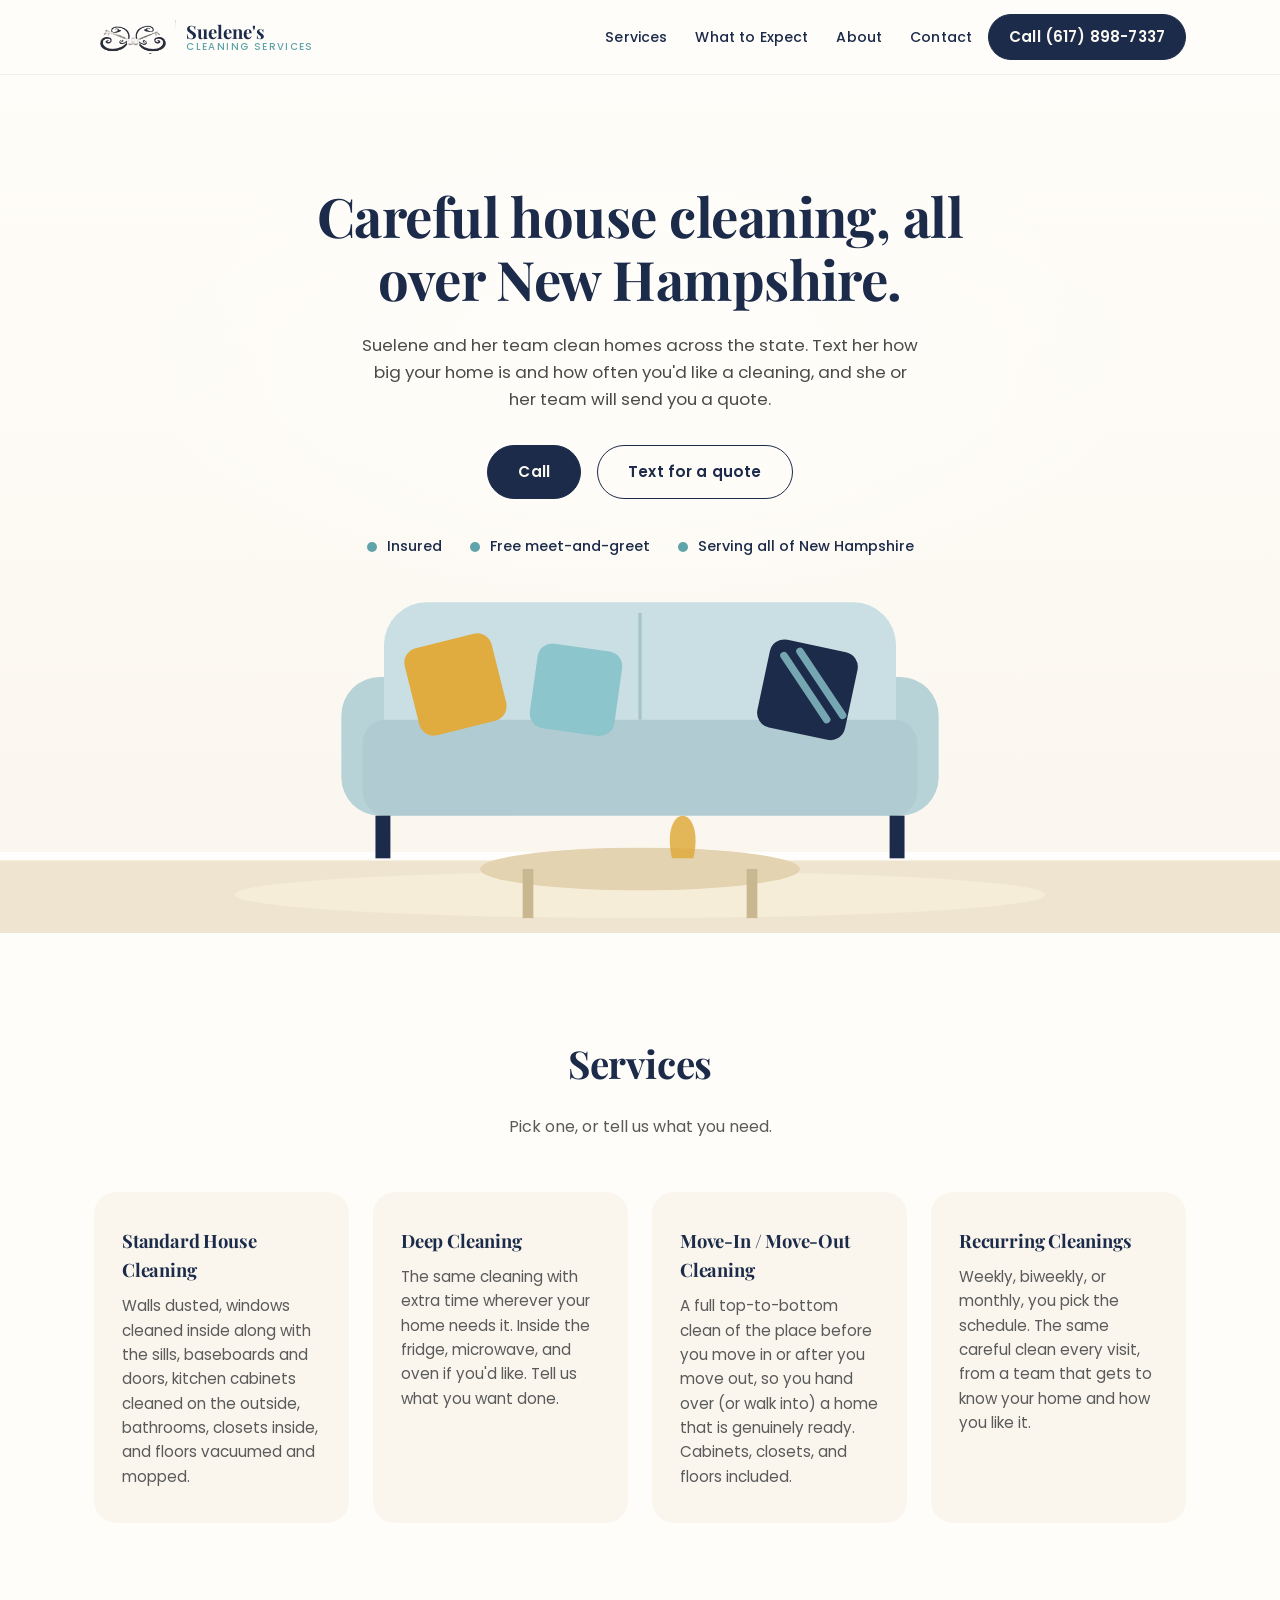
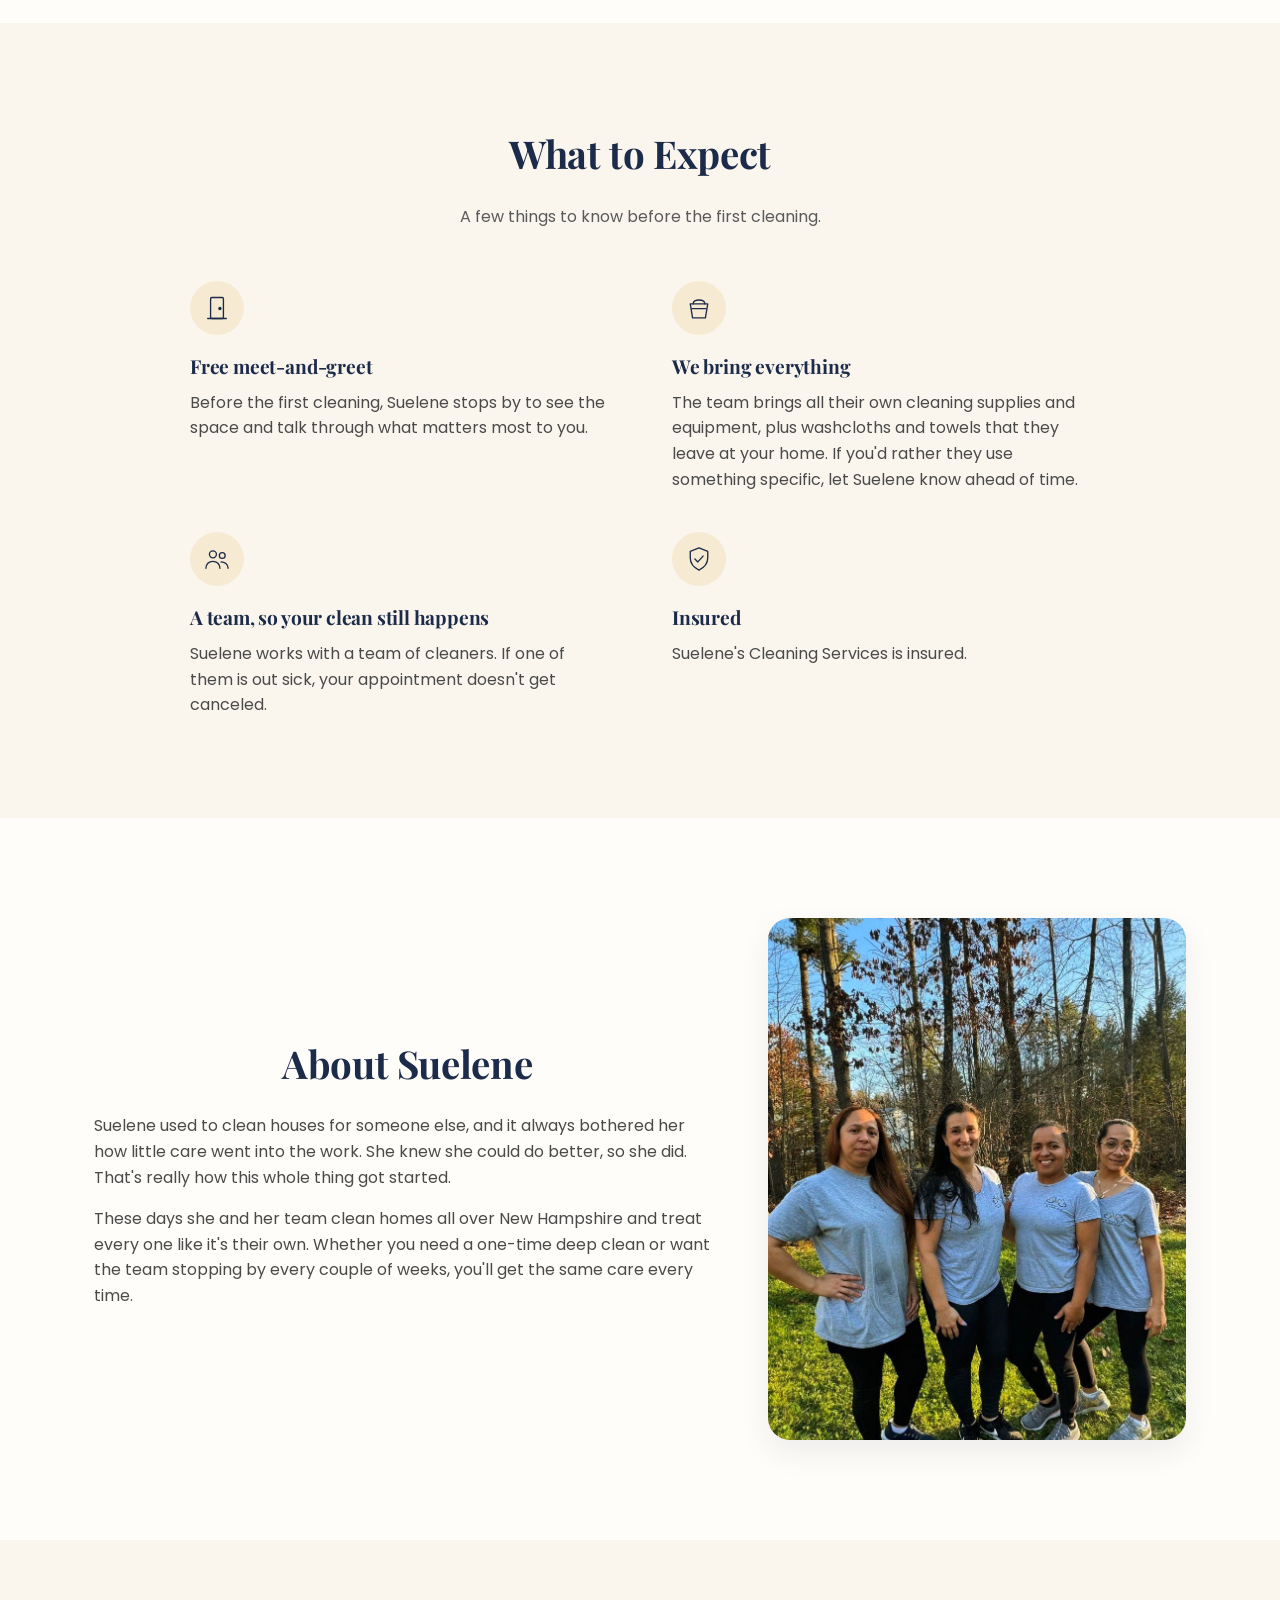
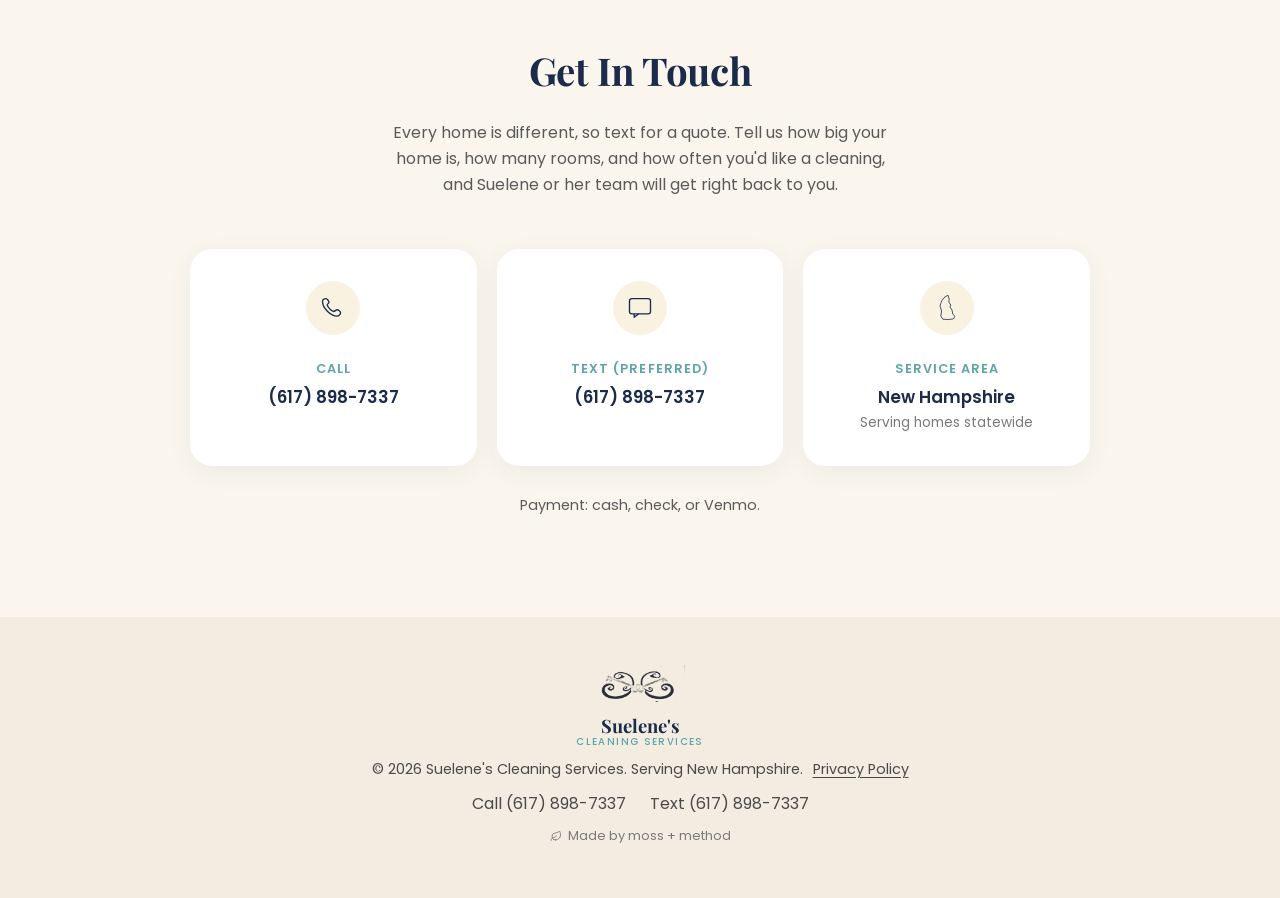
==== index.html @ 8d9ff604 "Fix hero spacing, hide empty reviews, write privacy page, even service cards, add What to Expect ico" ====
<!DOCTYPE html>
<html lang="en">
<head>
<meta charset="UTF-8">
<meta name="viewport" content="width=device-width, initial-scale=1.0">
<title>Suelene's Cleaning Services | New Hampshire</title>
<meta name="description" content="House cleaning all over New Hampshire by Suelene and her team. Standard, deep, move-in/move-out, and recurring cleanings. Text for a quote.">
<link rel="icon" href="data:image/svg+xml,<svg xmlns=%22http://www.w3.org/2000/svg%22 viewBox=%220 0 100 100%22><rect width=%22100%22 height=%22100%22 rx=%2220%22 fill=%22%231c2b4a%22/><text x=%2250%22 y=%2266%22 font-size=%2258%22 text-anchor=%22middle%22 fill=%22%23e7c873%22 font-family=%22Georgia, serif%22>S</text></svg>">
<link rel="preconnect" href="https://fonts.googleapis.com">
<link href="https://fonts.googleapis.com/css2?family=Poppins:wght@400;500;600&family=Playfair+Display:wght@600;700&display=swap" rel="stylesheet">
<link rel="stylesheet" href="css/style.css">
</head>
<body>

<header class="site-header">
  <div class="container header-inner">
    <a href="#top" class="logo">
      <img src="images/logo-navy.png" alt="" class="logo-mark-img" aria-hidden="true">
      <span class="logo-text">Suelene's<span>Cleaning Services</span></span>
    </a>

    <nav class="main-nav" id="main-nav">
      <a href="#services">Services</a>
      <a href="#expect">What to Expect</a>
      <a href="#about">About</a>
      <a href="#contact">Contact</a>
    </nav>

    <a class="btn btn-primary header-cta" href="tel:+16178987337">Call (617) 898-7337</a>

    <button class="nav-toggle" id="nav-toggle" aria-label="Toggle navigation menu" aria-expanded="false">
      <span></span><span></span><span></span>
    </button>
  </div>
</header>

<main id="top">

  <section class="hero">
    <img src="images/hero-room.svg" alt="" class="hero-art" aria-hidden="true">
    <div class="container hero-inner">
      <h1>Careful house cleaning, all over New Hampshire.</h1>
      <p class="hero-sub">Suelene and her team clean homes across the state. Text her how big your home is and how often you'd like a cleaning, and she or her team will send you a quote.</p>
      <div class="hero-actions">
        <a class="btn btn-primary" href="tel:+16178987337">Call</a>
        <a class="btn btn-secondary" href="sms:+16178987337">Text for a quote</a>
      </div>
      <ul class="hero-points">
        <li>Insured</li>
        <li>Free meet-and-greet</li>
        <li>Serving all of New Hampshire</li>
      </ul>
    </div>
  </section>

  <section id="services" class="services">
    <div class="container">
      <h2>Services</h2>
      <p class="section-sub">Pick one, or tell us what you need.</p>

      <div class="card-grid">
        <div class="card">
          <h3>Standard House Cleaning</h3>
          <p>Walls dusted, windows cleaned inside along with the sills, baseboards and doors, kitchen cabinets cleaned on the outside, bathrooms, closets inside, and floors vacuumed and mopped.</p>
        </div>

        <div class="card">
          <h3>Deep Cleaning</h3>
          <p>The same cleaning with extra time wherever your home needs it. Inside the fridge, microwave, and oven if you'd like. Tell us what you want done.</p>
        </div>

        <div class="card">
          <h3>Move-In / Move-Out Cleaning</h3>
          <p>A full top-to-bottom clean of the place before you move in or after you move out, so you hand over (or walk into) a home that is genuinely ready. Cabinets, closets, and floors included.</p>
        </div>

        <div class="card">
          <h3>Recurring Cleanings</h3>
          <p>Weekly, biweekly, or monthly, you pick the schedule. The same careful clean every visit, from a team that gets to know your home and how you like it.</p>
        </div>
      </div>
    </div>
  </section>

  <section id="expect" class="expect">
    <div class="container">
      <h2>What to Expect</h2>
      <p class="section-sub">A few things to know before the first cleaning.</p>

      <div class="plain-list">
        <div class="plain-item">
          <div class="card-icon"><svg viewBox="0 0 48 48" width="28" height="28" fill="none" stroke="#1c2b4a" stroke-width="2.3" stroke-linecap="round" stroke-linejoin="round" aria-hidden="true"><rect x="13" y="6" width="22" height="36" rx="2"/><circle cx="29" cy="25" r="1.8" fill="#1c2b4a"/><path d="M8 42h32"/></svg></div>
          <h3>Free meet-and-greet</h3>
          <p>Before the first cleaning, Suelene stops by to see the space and talk through what matters most to you.</p>
        </div>

        <div class="plain-item">
          <div class="card-icon"><svg viewBox="0 0 48 48" width="28" height="28" fill="none" stroke="#1c2b4a" stroke-width="2.3" stroke-linecap="round" stroke-linejoin="round" aria-hidden="true"><path d="M9 17h30l-4 24H13z"/><path d="M14 17c0-9 20-9 20 0"/><path d="M12 25h24"/></svg></div>
          <h3>We bring everything</h3>
          <p>The team brings all their own cleaning supplies and equipment, plus washcloths and towels that they leave at your home. If you'd rather they use something specific, let Suelene know ahead of time.</p>
        </div>

        <div class="plain-item">
          <div class="card-icon"><svg viewBox="0 0 48 48" width="28" height="28" fill="none" stroke="#1c2b4a" stroke-width="2.3" stroke-linecap="round" stroke-linejoin="round" aria-hidden="true"><circle cx="17" cy="16" r="6"/><circle cx="33" cy="18" r="5"/><path d="M5 40c0-7 5-12 12-12s12 5 12 12"/><path d="M31 29c6 0 12 4 12 11"/></svg></div>
          <h3>A team, so your clean still happens</h3>
          <p>Suelene works with a team of cleaners. If one of them is out sick, your appointment doesn't get canceled.</p>
        </div>

        <div class="plain-item">
          <div class="card-icon"><svg viewBox="0 0 48 48" width="28" height="28" fill="none" stroke="#1c2b4a" stroke-width="2.3" stroke-linecap="round" stroke-linejoin="round" aria-hidden="true"><path d="M24 5l15 6v11c0 10-6.500 17-15 21C15.500 39 9 32 9 22V11z"/><path d="M17 24l5 5 9-10"/></svg></div>
          <h3>Insured</h3>
          <p>Suelene's Cleaning Services is insured.</p>
        </div>
      </div>
    </div>
  </section>

  <section id="about" class="about">
    <div class="container about-inner">
      <div class="about-text">
        <h2>About Suelene</h2>
        <p>Suelene used to clean houses for someone else, and it always bothered her how little care went into the work. She knew she could do better, so she did. That's really how this whole thing got started.</p>
        <p>These days she and her team clean homes all over New Hampshire and treat every one like it's their own. Whether you need a one-time deep clean or want the team stopping by every couple of weeks, you'll get the same care every time.</p>
      </div>
      <div class="about-photo">
        <img src="images/team.jpg" alt="Suelene and her cleaning team outdoors in their Suelene's Cleaning Services shirts" class="about-team-photo" width="843" height="1500" loading="lazy">
      </div>
    </div>
  </section>

  <!-- Reviews section hidden until real client reviews exist. To add later:
  <section id="reviews" class="reviews">
    <div class="container">
      <h2>What Clients Say</h2>
      <div class="review-list">
        <blockquote class="review"><p>"Review text."</p><footer>First name, town</footer></blockquote>
      </div>
    </div>
  </section>
  -->

  <section id="contact" class="contact">
    <div class="container contact-inner">
      <h2>Get In Touch</h2>
      <p class="section-sub">Every home is different, so text for a quote. Tell us how big your home is, how many rooms, and how often you'd like a cleaning, and Suelene or her team will get right back to you.</p>

      <div class="contact-cards">
        <a class="contact-card" href="tel:+16178987337">
          <div class="card-icon">
            <svg viewBox="0 0 48 48" width="28" height="28"><path d="M12 8c2 0 5 4 5 6s-3 3-3 5c2 5 6 9 11 11 2 0 4-3 6-3s6 3 6 5c0 3-3 6-6 6-11 0-25-14-25-25 0-3 3-5 6-5z" fill="none" stroke="#1c2b4a" stroke-width="2.3" stroke-linejoin="round"/></svg>
          </div>
          <span class="contact-label">Call</span>
          <span class="contact-value">(617) 898-7337</span>
        </a>

        <a class="contact-card" href="sms:+16178987337">
          <div class="card-icon">
            <svg viewBox="0 0 48 48" width="28" height="28"><rect x="6" y="8" width="36" height="26" rx="4" fill="none" stroke="#1c2b4a" stroke-width="2.3"/><path d="M14 34v6l8-6" fill="none" stroke="#1c2b4a" stroke-width="2.3" stroke-linejoin="round"/></svg>
          </div>
          <span class="contact-label">Text (Preferred)</span>
          <span class="contact-value">(617) 898-7337</span>
        </a>

        <div class="contact-card contact-card-static">
          <div class="card-icon">
            <svg viewBox="0 0 110 140" width="22" height="28"><path d="M60,6 L66,25 L64,40 L74,55 L70,65 L80,80 L84,100 L94,112 L88,124 L60,128 L34,126 L24,110 L28,85 L20,60 L28,35 L40,18 Z" fill="none" stroke="#1c2b4a" stroke-width="4" stroke-linejoin="round"/></svg>
          </div>
          <span class="contact-label">Service Area</span>
          <span class="contact-value">New Hampshire</span>
          <span class="contact-note">Serving homes statewide</span>
        </div>
      </div>

      <p class="payment-note">Payment: cash, check, or Venmo.</p>
    </div>
  </section>

</main>

<footer class="site-footer">
  <div class="container footer-inner">
    <img src="images/logo-navy.png" alt="" class="footer-logo-img" aria-hidden="true">
    <span class="logo-text footer-logo">Suelene's<span>Cleaning Services</span></span>
    <p>&copy; <span id="year"></span> Suelene's Cleaning Services. Serving New Hampshire. <a href="privacy.html" class="footer-privacy">Privacy Policy</a></p>
    <div class="footer-links">
      <a href="tel:+16178987337">Call (617) 898-7337</a>
      <a href="sms:+16178987337">Text (617) 898-7337</a>
    </div>
    <p class="made-by"><a href="https://mossandmethod.com" target="_blank" rel="noopener noreferrer"><svg width="12" height="12" viewBox="0 0 24 24" fill="none" stroke="currentColor" stroke-width="1.75" stroke-linecap="round" stroke-linejoin="round" aria-hidden="true"><path d="M11 20A7 7 0 0 1 9.8 6.1C15.5 5 17 4.48 19 2c1 2 2 4.18 2 8 0 5.5-4.78 10-10 10Z"/><path d="M2 21c0-3 1.85-5.36 5.08-6C9.5 14.52 12 13 13 12"/></svg> Made by moss + method</a></p>
  </div>
</footer>

<div class="mobile-bar">
  <a class="btn btn-secondary" href="tel:+16178987337">Call</a>
  <a class="btn btn-primary" href="sms:+16178987337">Text</a>
</div>

<script src="js/script.js"></script>
</body>
</html>
---- css/style.css ----
:root {
  --navy: #1c2b4a;
  --navy-dark: #131d34;
  --cream: #f3ede1;
  --cream-light: #faf7f0;
  --tan: #ddd2bd;
  --teal: #5fa3ab;
  --mustard: #e0ab3f;
  --gold-line: rgba(224, 171, 63, 0.45);
  --text: #2b2b2b;
  --radius: 22px;
  --shadow: 0 12px 30px rgba(28, 43, 74, 0.08);
  --soft: #faf6ee;
}

* { box-sizing: border-box; }

html { scroll-behavior: smooth; }

body {
  margin: 0;
  font-family: 'Poppins', sans-serif;
  color: var(--text);
  background: #fffdf9;
  line-height: 1.6;
}

h1, h2, h3 {
  font-family: 'Playfair Display', serif;
  color: var(--navy);
  margin: 0 0 0.5em;
  letter-spacing: -0.01em;
}



p { margin: 0 0 1em; }

a { color: inherit; text-decoration: none; }

img { max-width: 100%; display: block; }

.container {
  width: 100%;
  max-width: 1140px;
  margin: 0 auto;
  padding: 0 24px;
}

/* Buttons */
.btn {
  display: inline-block;
  padding: 14px 30px;
  border-radius: 999px;
  font-weight: 600;
  font-size: 0.95rem;
  letter-spacing: 0.01em;
  transition: transform 0.2s ease, box-shadow 0.2s ease, background 0.2s ease, border-color 0.2s ease;
}
.btn-primary {
  background: var(--navy);
  color: var(--cream-light);
  border: 1.5px solid var(--navy);
}
.btn-primary:hover {
  background: var(--navy-dark);
  transform: translateY(-2px);
  box-shadow: var(--shadow);
}
.btn-secondary {
  background: transparent;
  color: var(--navy);
  border: 1.5px solid var(--navy);
}
.btn-secondary:hover {
  background: var(--navy);
  color: var(--cream-light);
  transform: translateY(-2px);
  box-shadow: var(--shadow);
}

/* Header */
.site-header {
  position: sticky;
  top: 0;
  z-index: 50;
  background: rgba(255, 253, 249, 0.92);
  backdrop-filter: blur(6px);
  border-bottom: 1px solid rgba(28, 43, 74, 0.07);
}

.header-inner {
  display: flex;
  align-items: center;
  justify-content: space-between;
  padding-top: 14px;
  padding-bottom: 14px;
  gap: 16px;
}

.logo {
  display: flex;
  align-items: center;
  gap: 10px;
  flex-shrink: 0;
}

.logo-mark-img {
  height: 34px;
  width: auto;
  display: block;
}

.logo-text {
  font-family: 'Playfair Display', serif;
  font-weight: 700;
  font-size: 1.15rem;
  color: var(--navy);
  line-height: 1.1;
  display: flex;
  flex-direction: column;
}

.logo-text span {
  font-family: 'Poppins', sans-serif;
  font-weight: 500;
  font-size: 0.62rem;
  letter-spacing: 0.14em;
  text-transform: uppercase;
  color: var(--teal);
}

.main-nav {
  display: flex;
  gap: 28px;
  margin-left: auto;
}

.main-nav a {
  font-weight: 500;
  font-size: 0.88rem;
  letter-spacing: 0.01em;
  color: var(--navy);
  position: relative;
}

.main-nav a::after {
  content: "";
  position: absolute;
  left: 0; right: 0; bottom: -6px;
  height: 2px;
  background: var(--mustard);
  transform: scaleX(0);
  transition: transform 0.2s ease;
}

.main-nav a:hover::after { transform: scaleX(1); }

.header-cta { flex-shrink: 0; padding: 10px 20px; }

.nav-toggle {
  display: none;
  flex-direction: column;
  justify-content: center;
  gap: 5px;
  width: 40px;
  height: 40px;
  background: none;
  border: none;
  cursor: pointer;
}
.nav-toggle span {
  display: block;
  height: 2px;
  background: var(--navy);
  border-radius: 2px;
}

/* Hero */
.hero {
  position: relative;
  overflow: hidden;
  background:
    linear-gradient(#efe4cf, #efe4cf) 0 100% / 100% min(5.8vw, 80px) no-repeat,
    linear-gradient(180deg, #fffdf9 0%, #faf6ee 100%);
  padding: 110px 0 calc(min(25.85vw, 362px) + 44px);
  text-align: center;
}

.hero-art {
  position: absolute;
  left: 50%;
  bottom: 0;
  transform: translateX(-50%);
  width: min(100%, 1400px);
  height: auto;
  z-index: 0;
  pointer-events: none;
}

.hero-inner::before {
  content: "";
  position: absolute;
  left: 50%;
  top: 46%;
  transform: translate(-50%, -50%);
  width: min(980px, 130%);
  height: 125%;
  background: radial-gradient(ellipse at center, rgba(255, 253, 249, 0.94) 0%, rgba(255, 253, 249, 0.78) 48%, rgba(255, 253, 249, 0) 74%);
  z-index: -1;
  pointer-events: none;
}

.hero-inner {
  position: relative;
  z-index: 1;
}

.hero h1 {
  font-size: clamp(2.1rem, 5vw, 3.4rem);
  max-width: 760px;
  margin: 0 auto 22px;
  line-height: 1.15;
}


.hero-sub {
  max-width: 560px;
  margin: 0 auto 32px;
  font-size: 1.05rem;
  color: #4a4a4a;
}

.hero-actions {
  display: flex;
  gap: 16px;
  justify-content: center;
  flex-wrap: wrap;
  margin-bottom: 36px;
}

.hero-points {
  display: flex;
  gap: 28px;
  justify-content: center;
  flex-wrap: wrap;
  list-style: none;
  padding: 0;
  margin: 0;
  font-size: 0.9rem;
  font-weight: 500;
  color: var(--navy);
}

.hero-points li { position: relative; padding-left: 20px; }
.hero-points li::before {
  content: "";
  position: absolute;
  left: 0; top: 50%;
  width: 10px; height: 10px;
  transform: translateY(-50%);
  background: var(--teal);
  border-radius: 50%;
}

/* Sections generic */
section { padding: 100px 0; }

h2 { font-size: clamp(1.8rem, 3.5vw, 2.4rem); text-align: center; }

.section-sub {
  text-align: center;
  max-width: 520px;
  margin: 0 auto 52px;
  color: #5a5a5a;
}

/* Services */
.card-grid {
  display: grid;
  grid-template-columns: repeat(auto-fit, minmax(230px, 1fr));
  gap: 24px;
}

.card {
  background: var(--soft);
  border-radius: var(--radius);
  padding: 34px 28px;
  transition: transform 0.25s ease, box-shadow 0.25s ease, background 0.25s ease;
}
.card:hover {
  transform: translateY(-5px);
  box-shadow: var(--shadow);
  background: #ffffff;
}

.card-icon {
  width: 54px;
  height: 54px;
  border-radius: 50%;
  background: rgba(224, 171, 63, 0.16);
  display: flex;
  align-items: center;
  justify-content: center;
  margin-bottom: 20px;
}

.card h3 { font-size: 1.15rem; margin-bottom: 10px; }
.card p { color: #5a5a5a; font-size: 0.95rem; margin: 0; }

/* What to expect */
.expect { background: var(--soft); }

.plain-list {
  display: grid;
  grid-template-columns: repeat(2, 1fr);
  gap: 40px 64px;
  max-width: 900px;
  margin: 0 auto;
}

.plain-item h3 { font-size: 1.2rem; margin-bottom: 8px; }
.plain-item .card-icon { margin-bottom: 16px; }
.plain-item p { color: #4a4a4a; margin: 0; }

/* About */
.about-inner {
  display: grid;
  grid-template-columns: 1.2fr 0.8fr;
  gap: 48px;
  align-items: center;
}

.about-text p { color: #4a4a4a; }

.about-photo { display: flex; }

.about-team-photo {
  width: 100%;
  height: auto;
  aspect-ratio: 4 / 5;
  object-fit: cover;
  object-position: center 30%;
  border-radius: var(--radius);
  box-shadow: var(--shadow);
}

/* Reviews */
.reviews { padding: 80px 0; }

.review-list {
  display: grid;
  grid-template-columns: repeat(auto-fit, minmax(260px, 1fr));
  gap: 24px;
}

.review {
  margin: 0;
  background: var(--soft);
  border-radius: var(--radius);
  padding: 28px;
}
.review p { margin: 0 0 14px; }
.review footer { font-weight: 600; color: var(--navy); font-size: 0.9rem; }

/* Contact */
.contact { background: var(--soft); }

.contact-cards {
  display: grid;
  grid-template-columns: repeat(auto-fit, minmax(220px, 1fr));
  gap: 20px;
  max-width: 900px;
  margin: 0 auto;
}

.contact-card {
  background: #ffffff;
  border-radius: var(--radius);
  box-shadow: 0 6px 24px rgba(28, 43, 74, 0.06);
  padding: 32px 24px;
  display: flex;
  flex-direction: column;
  align-items: center;
  text-align: center;
  transition: transform 0.25s ease, box-shadow 0.25s ease, border-color 0.25s ease;
}

a.contact-card:hover {
  transform: translateY(-5px);
  box-shadow: var(--shadow);
}

.contact-label {
  font-size: 0.8rem;
  text-transform: uppercase;
  letter-spacing: 0.08em;
  color: var(--teal);
  font-weight: 600;
  margin-top: 4px;
}

.contact-value {
  font-weight: 600;
  color: var(--navy);
  font-size: 1.05rem;
  margin-top: 4px;
}

.payment-note {
  text-align: center;
  margin: 28px 0 0;
  font-size: 0.9rem;
  color: #5a5a5a;
}

.contact-note {
  font-size: 0.85rem;
  color: #7a7a7a;
  margin-top: 2px;
}

/* Footer */
.site-footer {
  background: #f3ede1;
  color: #4a4a4a;
  padding: 48px 0;
  text-align: center;
}

.footer-inner { display: flex; flex-direction: column; align-items: center; gap: 10px; }

.footer-logo-img { width: 90px; height: auto; margin-bottom: 4px; }

.footer-logo { color: var(--navy); }
.footer-logo span { color: var(--teal); }

.footer-links { display: flex; gap: 24px; flex-wrap: wrap; justify-content: center; }
.footer-links a:hover { color: var(--navy); text-decoration: underline; }

.site-footer p { font-size: 0.9rem; margin: 0; }
.footer-privacy { text-decoration: underline; text-underline-offset: 3px; margin-left: 6px; }
.footer-privacy:hover { color: var(--navy); }

/* Scroll reveal */
.reveal {
  opacity: 0;
  transform: translateY(22px);
  transition: opacity 0.4s ease, transform 0.4s ease;
}
.reveal.in-view {
  opacity: 1;
  transform: none;
}

@media (prefers-reduced-motion: reduce) {
  .reveal { opacity: 1; transform: none; transition: none; }
}

/* Responsive */
@media (max-width: 640px) {
  .plain-list { grid-template-columns: 1fr; }
}

@media (max-width: 860px) {
  .about-inner { grid-template-columns: 1fr; }
  .about-accent { order: -1; height: 120px; }
}

@media (max-width: 760px) {
  .main-nav {
    position: absolute;
    top: 100%;
    left: 0;
    right: 0;
    background: #fffdf9;
    flex-direction: column;
    gap: 0;
    border-bottom: 1px solid var(--tan);
    max-height: 0;
    overflow: hidden;
    transition: max-height 0.25s ease;
  }
  .main-nav.open { max-height: 320px; }
  .main-nav a {
    padding: 16px 24px;
    border-top: 1px solid var(--tan);
  }
  .header-cta { display: none; }
  .nav-toggle { display: flex; }
}

/* Mobile call/text bar */
.mobile-bar { display: none; }

@media (max-width: 760px) {
  .mobile-bar {
    display: flex;
    gap: 10px;
    position: fixed;
    left: 0;
    right: 0;
    bottom: 0;
    z-index: 60;
    padding: 10px 16px calc(10px + env(safe-area-inset-bottom));
    background: rgba(255, 253, 249, 0.96);
    backdrop-filter: blur(6px);
    border-top: 1px solid rgba(28, 43, 74, 0.08);
  }
  .mobile-bar .btn {
    flex: 1;
    text-align: center;
    padding: 13px 0;
    background-clip: padding-box;
  }
  .mobile-bar .btn-secondary { background: #ffffff; }
  .site-footer { padding-bottom: 96px; }
}

@media (max-width: 760px) {
  .hero { padding-bottom: calc(38.8vw - 10px); }
  .hero-art { width: 150%; }
}

.made-by { margin-top: 6px; }
.made-by a { display: inline-flex; align-items: center; gap: 6px; font-size: 0.8rem; color: #7a7a7a; }
.made-by a:hover { color: var(--navy); }

/* Privacy page */
.page-legal { min-height: 100vh; display: flex; flex-direction: column; }
.page-legal main { flex: 1; }
.legal .container { max-width: 720px; }
.legal h1 { font-size: clamp(2rem, 4.5vw, 2.8rem); text-align: left; margin-bottom: 0.6em; }
.legal h2 { font-size: 1.3rem; text-align: left; padding-bottom: 0; margin: 1.8em 0 0.4em; }
.legal p { text-align: left; color: #4a4a4a; }
.legal a { color: var(--navy); text-decoration: underline; text-underline-offset: 3px; }
.legal-date { margin-top: 2em; font-size: 0.9rem; color: #7a7a7a; }
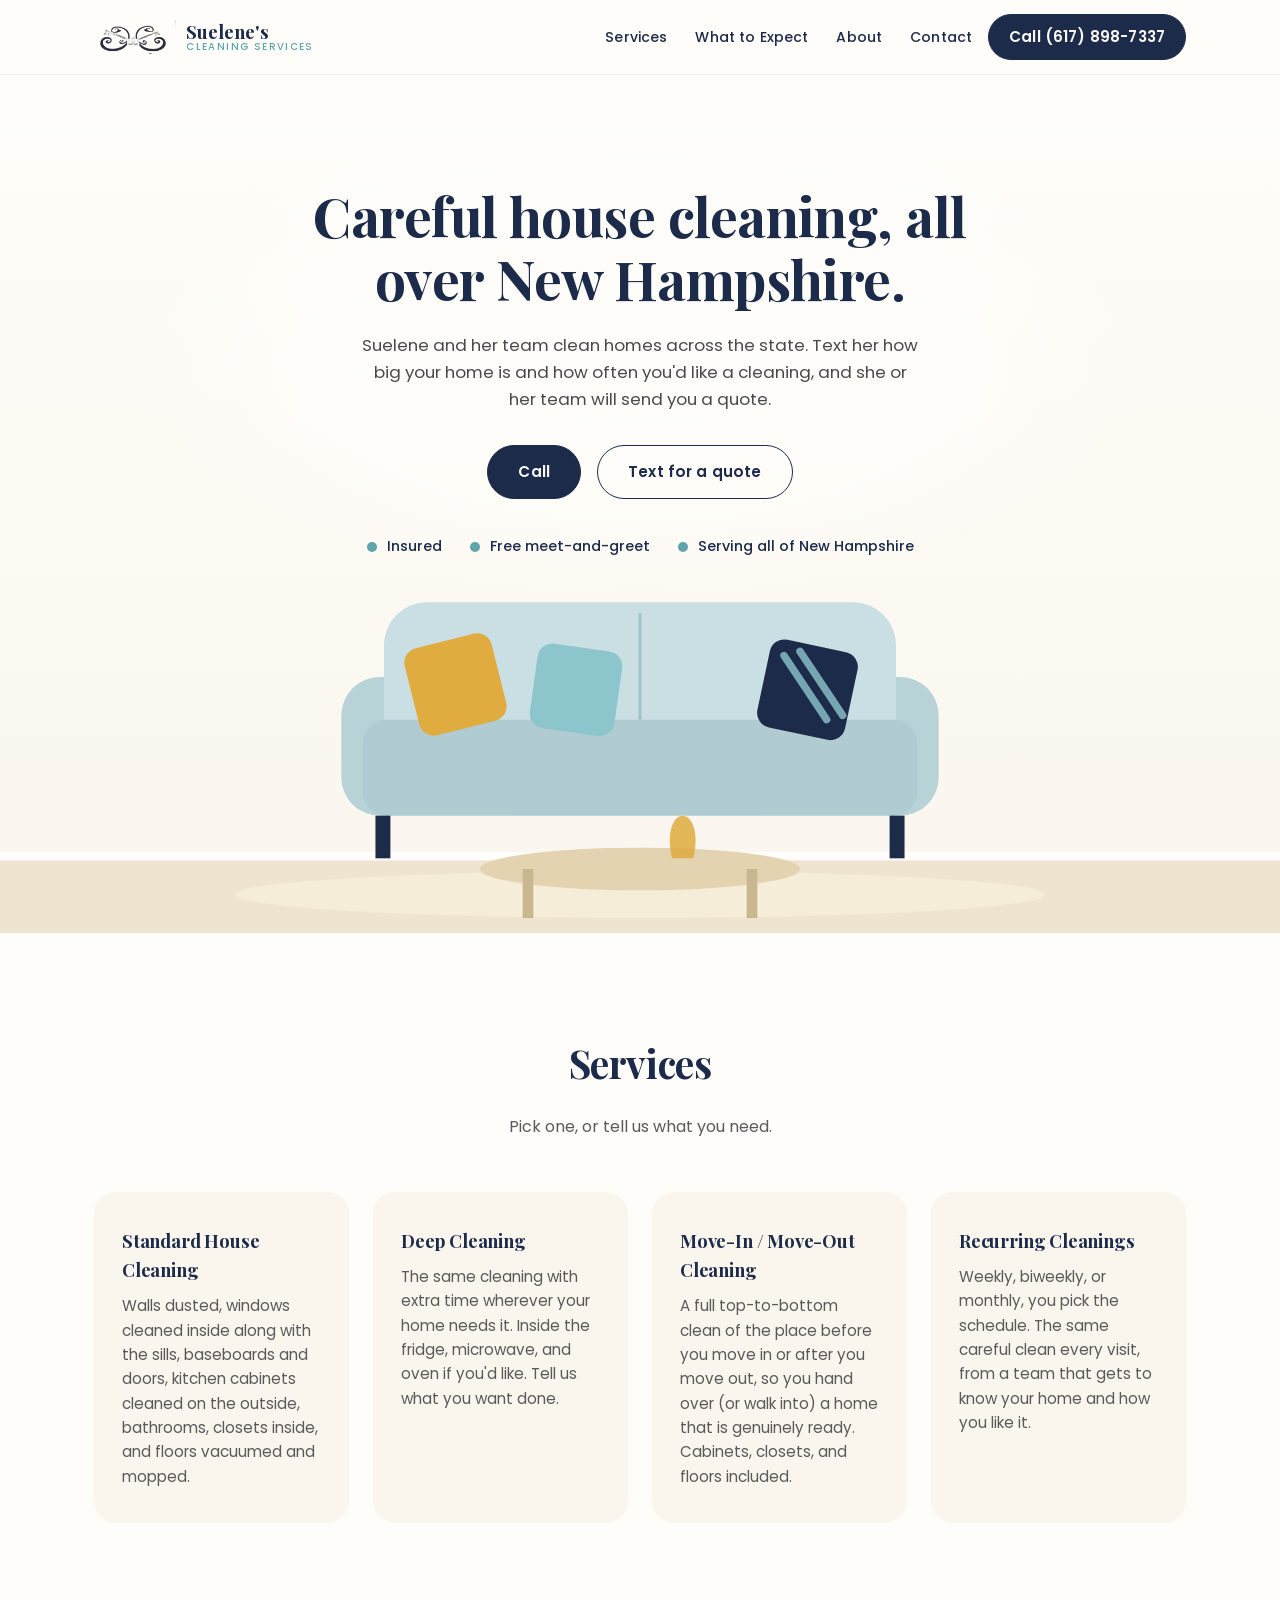
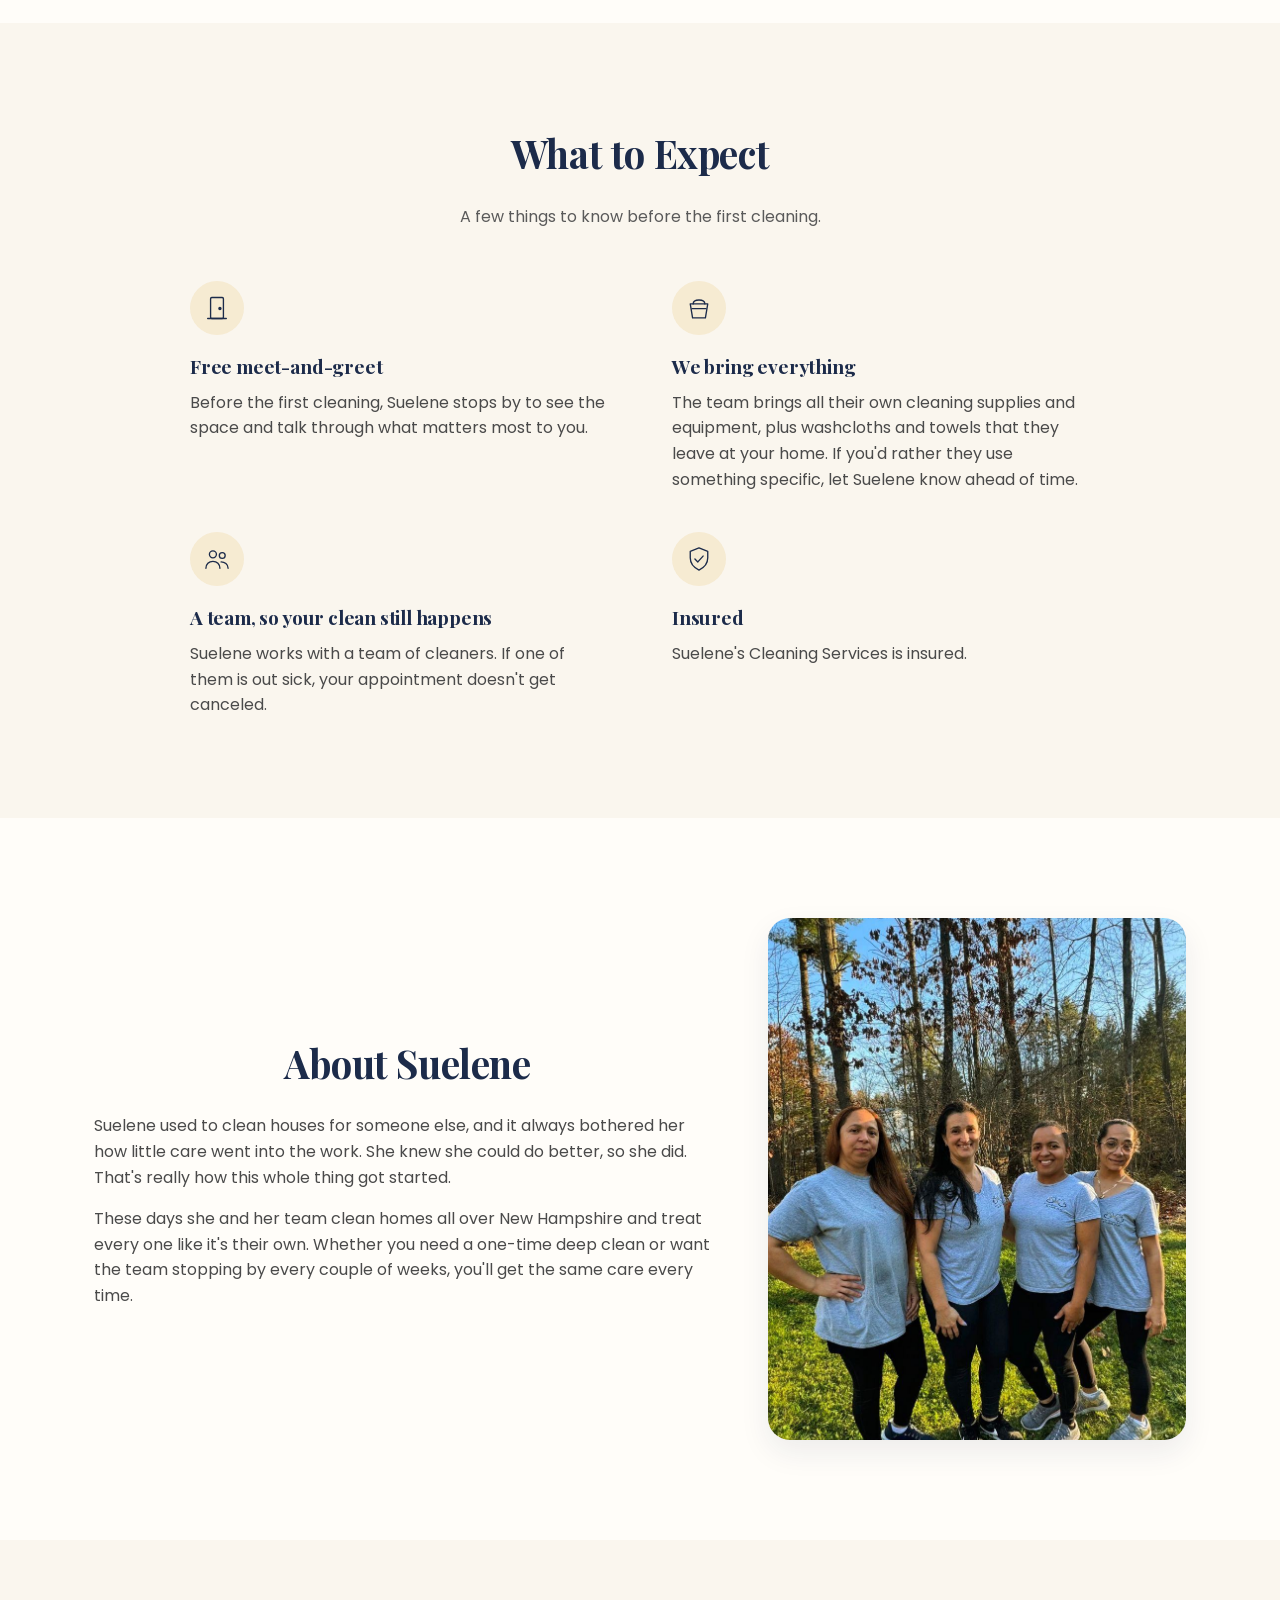
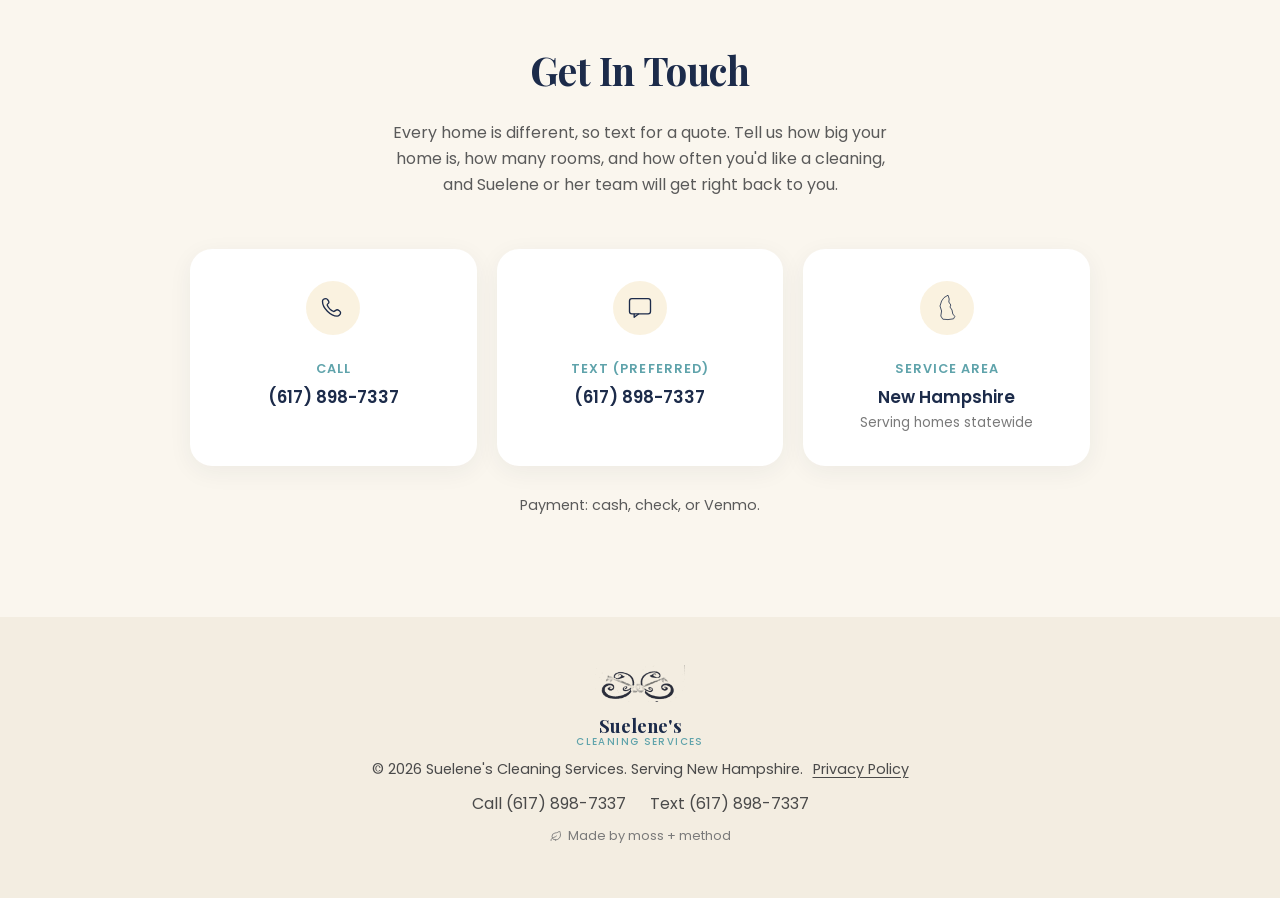
==== commit 4fbd24a6: "Self-host fonts and drop Google Fonts Co-Authored-By: Claude Sonnet 5.5 <noreply@anthropic.com>" ====
--- a/index.html
+++ b/index.html
@@ -6,8 +6,8 @@
 <title>Suelene's Cleaning Services | New Hampshire</title>
 <meta name="description" content="House cleaning all over New Hampshire by Suelene and her team. Standard, deep, move-in/move-out, and recurring cleanings. Text for a quote.">
 <link rel="icon" href="data:image/svg+xml,<svg xmlns=%22http://www.w3.org/2000/svg%22 viewBox=%220 0 100 100%22><rect width=%22100%22 height=%22100%22 rx=%2220%22 fill=%22%231c2b4a%22/><text x=%2250%22 y=%2266%22 font-size=%2258%22 text-anchor=%22middle%22 fill=%22%23e7c873%22 font-family=%22Georgia, serif%22>S</text></svg>">
-<link rel="preconnect" href="https://fonts.googleapis.com">
-<link href="https://fonts.googleapis.com/css2?family=Poppins:wght@400;500;600&family=Playfair+Display:wght@600;700&display=swap" rel="stylesheet">
+<link rel="preload" href="fonts/poppins-400.woff2" as="font" type="font/woff2" crossorigin>
+<link rel="preload" href="fonts/playfair-display-600.woff2" as="font" type="font/woff2" crossorigin>
 <link rel="stylesheet" href="css/style.css">
 </head>
 <body>
--- a/css/style.css
+++ b/css/style.css
@@ -1,3 +1,49 @@
+/* Fonts (self-hosted, latin subset; Poppins and Playfair Display are SIL Open Font License) */
+@font-face {
+  font-family: 'Playfair Display';
+  font-style: normal;
+  font-weight: 600;
+  font-display: swap;
+  src: url('../fonts/playfair-display-600.woff2') format('woff2');
+  unicode-range: U+0000-00FF, U+0131, U+0152-0153, U+02BB-02BC, U+02C6, U+02DA, U+02DC, U+0304, U+0308, U+0329, U+2000-206F, U+20AC, U+2122, U+2191, U+2193, U+2212, U+2215, U+FEFF, U+FFFD;
+}
+
+@font-face {
+  font-family: 'Playfair Display';
+  font-style: normal;
+  font-weight: 700;
+  font-display: swap;
+  src: url('../fonts/playfair-display-600.woff2') format('woff2');
+  unicode-range: U+0000-00FF, U+0131, U+0152-0153, U+02BB-02BC, U+02C6, U+02DA, U+02DC, U+0304, U+0308, U+0329, U+2000-206F, U+20AC, U+2122, U+2191, U+2193, U+2212, U+2215, U+FEFF, U+FFFD;
+}
+
+@font-face {
+  font-family: 'Poppins';
+  font-style: normal;
+  font-weight: 400;
+  font-display: swap;
+  src: url('../fonts/poppins-400.woff2') format('woff2');
+  unicode-range: U+0000-00FF, U+0131, U+0152-0153, U+02BB-02BC, U+02C6, U+02DA, U+02DC, U+0304, U+0308, U+0329, U+2000-206F, U+20AC, U+2122, U+2191, U+2193, U+2212, U+2215, U+FEFF, U+FFFD;
+}
+
+@font-face {
+  font-family: 'Poppins';
+  font-style: normal;
+  font-weight: 500;
+  font-display: swap;
+  src: url('../fonts/poppins-500.woff2') format('woff2');
+  unicode-range: U+0000-00FF, U+0131, U+0152-0153, U+02BB-02BC, U+02C6, U+02DA, U+02DC, U+0304, U+0308, U+0329, U+2000-206F, U+20AC, U+2122, U+2191, U+2193, U+2212, U+2215, U+FEFF, U+FFFD;
+}
+
+@font-face {
+  font-family: 'Poppins';
+  font-style: normal;
+  font-weight: 600;
+  font-display: swap;
+  src: url('../fonts/poppins-600.woff2') format('woff2');
+  unicode-range: U+0000-00FF, U+0131, U+0152-0153, U+02BB-02BC, U+02C6, U+02DA, U+02DC, U+0304, U+0308, U+0329, U+2000-206F, U+20AC, U+2122, U+2191, U+2193, U+2212, U+2215, U+FEFF, U+FFFD;
+}
+
 :root {
   --navy: #1c2b4a;
   --navy-dark: #131d34;
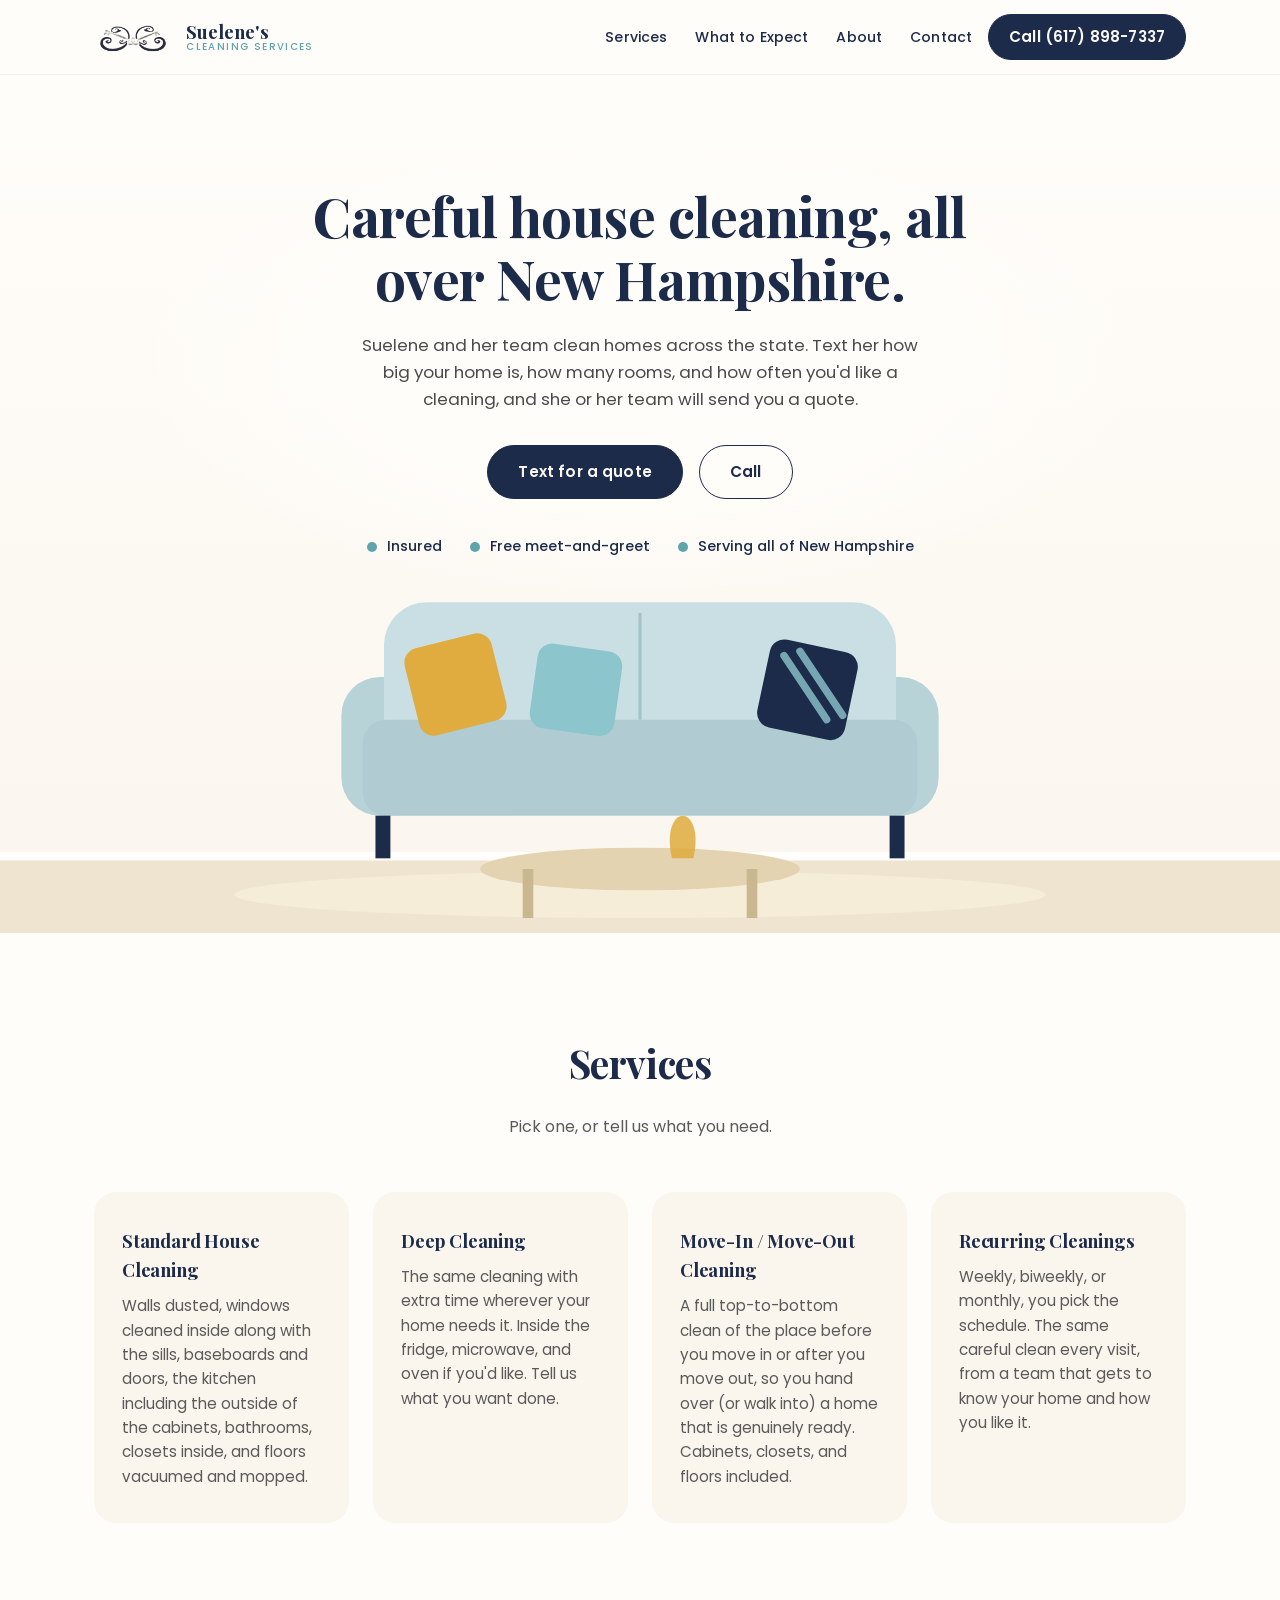
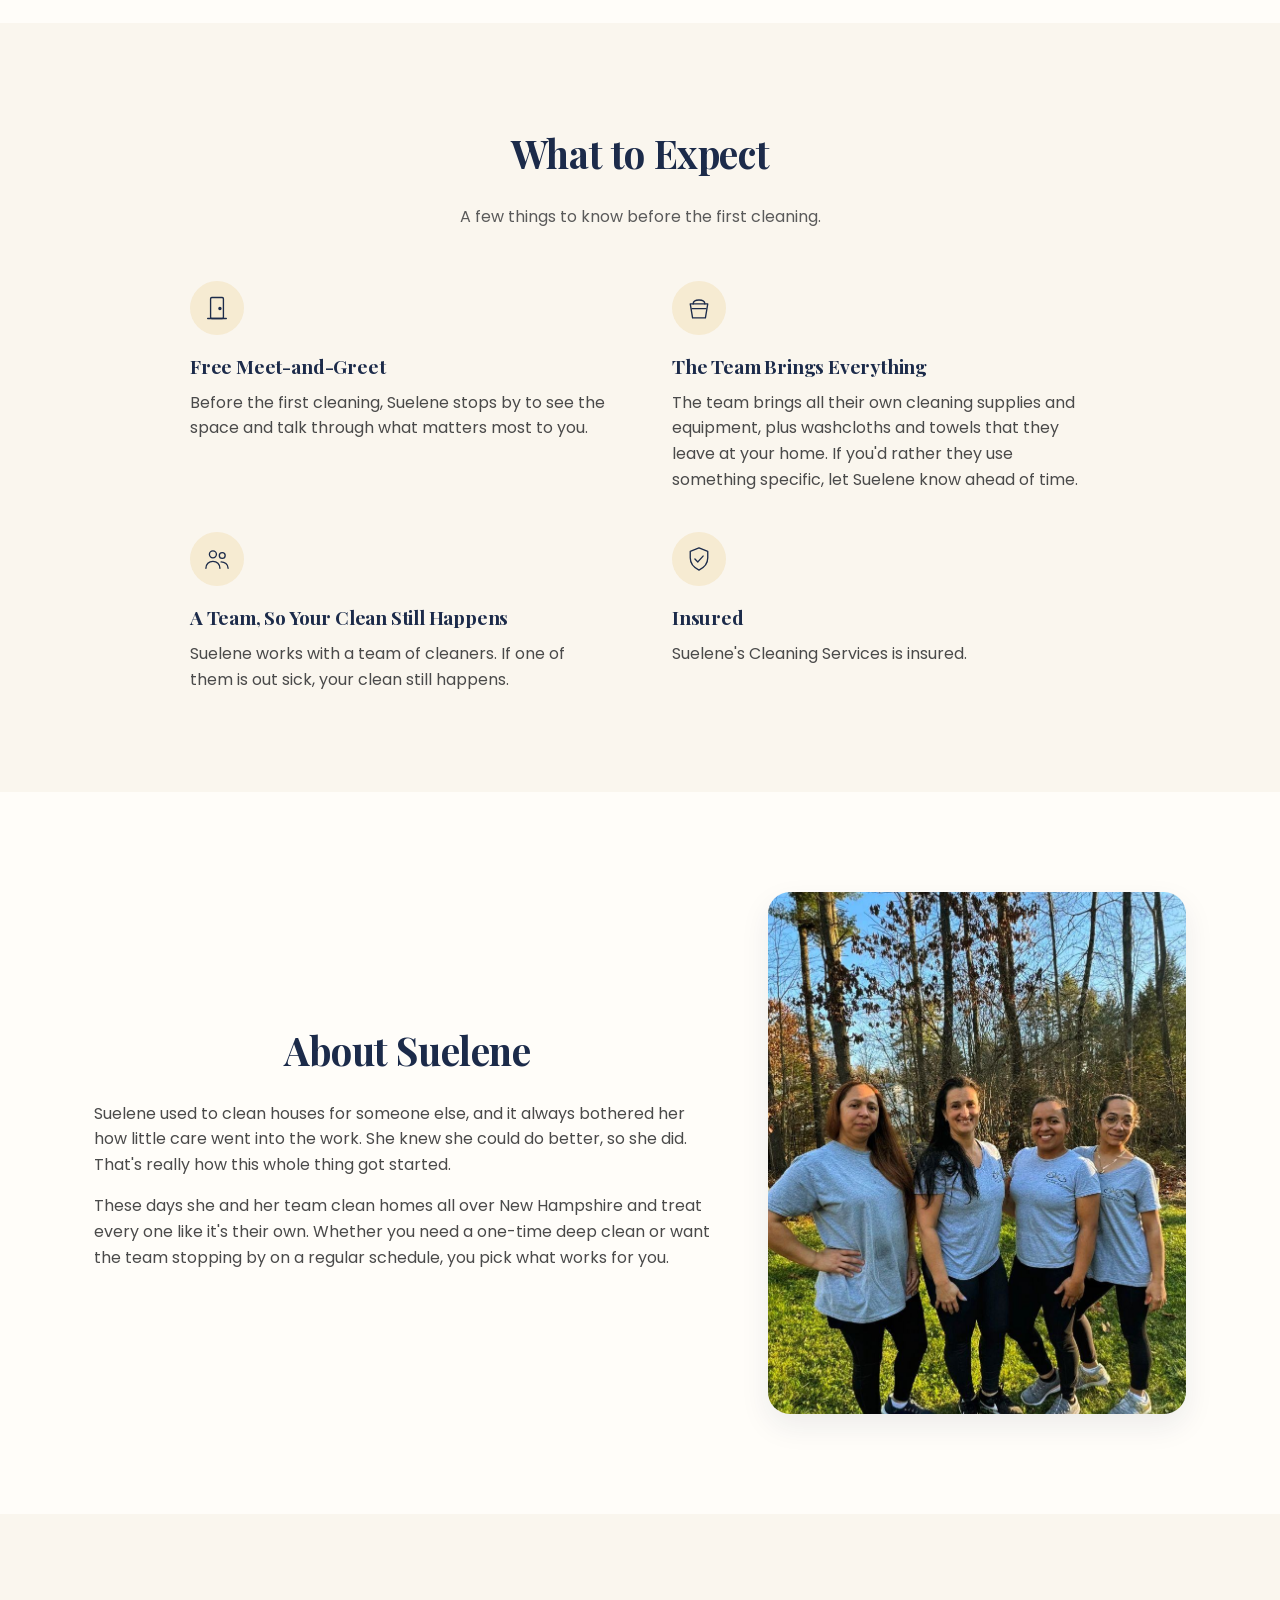
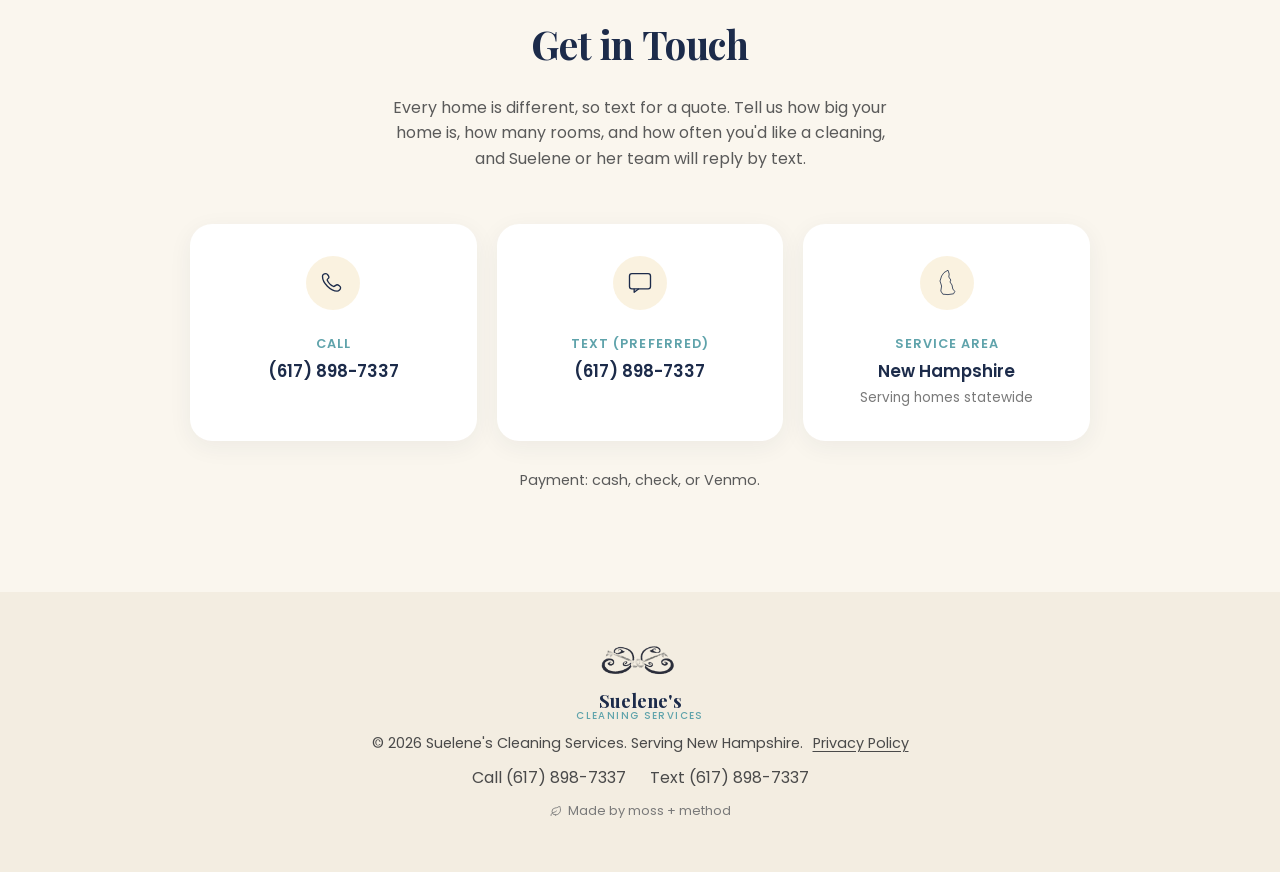
==== commit 09a48d71: "Content review fixes: soften promises, clarify standard clean, text-first buttons, privacy updates, " ====
--- a/index.html
+++ b/index.html
@@ -5,7 +5,81 @@
 <meta name="viewport" content="width=device-width, initial-scale=1.0">
 <title>Suelene's Cleaning Services | New Hampshire</title>
 <meta name="description" content="House cleaning all over New Hampshire by Suelene and her team. Standard, deep, move-in/move-out, and recurring cleanings. Text for a quote.">
-<link rel="icon" href="data:image/svg+xml,<svg xmlns=%22http://www.w3.org/2000/svg%22 viewBox=%220 0 100 100%22><rect width=%22100%22 height=%22100%22 rx=%2220%22 fill=%22%231c2b4a%22/><text x=%2250%22 y=%2266%22 font-size=%2258%22 text-anchor=%22middle%22 fill=%22%23e7c873%22 font-family=%22Georgia, serif%22>S</text></svg>">
+<link rel="canonical" href="https://suelenescleaning.com/">
+<link rel="icon" href="/favicon.ico" sizes="48x48">
+<link rel="icon" type="image/png" sizes="32x32" href="/images/favicon-32.png">
+<link rel="apple-touch-icon" href="/images/apple-touch-icon.png">
+<meta name="theme-color" content="#1c2b4a">
+<meta property="og:type" content="website">
+<meta property="og:site_name" content="Suelene's Cleaning Services">
+<meta property="og:title" content="Suelene's Cleaning Services | New Hampshire">
+<meta property="og:description" content="House cleaning all over New Hampshire by Suelene and her team. Standard, deep, move-in/move-out, and recurring cleanings. Text for a quote.">
+<meta property="og:url" content="https://suelenescleaning.com/">
+<meta property="og:image" content="https://suelenescleaning.com/images/og-image.jpg">
+<meta property="og:image:width" content="1200">
+<meta property="og:image:height" content="630">
+<meta property="og:image:alt" content="Suelene's Cleaning Services: house cleaning all over New Hampshire, with the cleaning team">
+<meta property="og:locale" content="en_US">
+<meta name="twitter:card" content="summary_large_image">
+<meta name="twitter:title" content="Suelene's Cleaning Services | New Hampshire">
+<meta name="twitter:description" content="House cleaning all over New Hampshire by Suelene and her team. Standard, deep, move-in/move-out, and recurring cleanings. Text for a quote.">
+<meta name="twitter:image" content="https://suelenescleaning.com/images/og-image.jpg">
+<script type="application/ld+json">
+{
+  "@context": "https://schema.org",
+  "@type": "LocalBusiness",
+  "@id": "https://suelenescleaning.com/#business",
+  "name": "Suelene's Cleaning Services",
+  "url": "https://suelenescleaning.com/",
+  "telephone": "+1-617-898-7337",
+  "image": "https://suelenescleaning.com/images/og-image.jpg",
+  "logo": "https://suelenescleaning.com/images/logo-navy.png",
+  "description": "House cleaning all over New Hampshire by Suelene and her team. Standard, deep, move-in/move-out, and recurring cleanings.",
+  "areaServed": {
+    "@type": "State",
+    "name": "New Hampshire",
+    "containedInPlace": {
+      "@type": "Country",
+      "name": "United States"
+    }
+  },
+  "paymentAccepted": "Cash, Check, Venmo",
+  "hasOfferCatalog": {
+    "@type": "OfferCatalog",
+    "name": "House cleaning services",
+    "itemListElement": [
+      {
+        "@type": "Offer",
+        "itemOffered": {
+          "@type": "Service",
+          "name": "Standard House Cleaning"
+        }
+      },
+      {
+        "@type": "Offer",
+        "itemOffered": {
+          "@type": "Service",
+          "name": "Deep Cleaning"
+        }
+      },
+      {
+        "@type": "Offer",
+        "itemOffered": {
+          "@type": "Service",
+          "name": "Move-In / Move-Out Cleaning"
+        }
+      },
+      {
+        "@type": "Offer",
+        "itemOffered": {
+          "@type": "Service",
+          "name": "Recurring Cleanings"
+        }
+      }
+    ]
+  }
+}
+</script>
 <link rel="preload" href="fonts/poppins-400.woff2" as="font" type="font/woff2" crossorigin>
 <link rel="preload" href="fonts/playfair-display-600.woff2" as="font" type="font/woff2" crossorigin>
 <link rel="stylesheet" href="css/style.css">
@@ -40,10 +114,10 @@
     <img src="images/hero-room.svg" alt="" class="hero-art" aria-hidden="true">
     <div class="container hero-inner">
       <h1>Careful house cleaning, all over New Hampshire.</h1>
-      <p class="hero-sub">Suelene and her team clean homes across the state. Text her how big your home is and how often you'd like a cleaning, and she or her team will send you a quote.</p>
+      <p class="hero-sub">Suelene and her team clean homes across the state. Text her how big your home is, how many rooms, and how often you'd like a cleaning, and she or her team will send you a quote.</p>
       <div class="hero-actions">
-        <a class="btn btn-primary" href="tel:+16178987337">Call</a>
-        <a class="btn btn-secondary" href="sms:+16178987337">Text for a quote</a>
+        <a class="btn btn-primary" href="sms:+16178987337">Text for a quote</a>
+        <a class="btn btn-secondary" href="tel:+16178987337">Call</a>
       </div>
       <ul class="hero-points">
         <li>Insured</li>
@@ -61,7 +135,7 @@
       <div class="card-grid">
         <div class="card">
           <h3>Standard House Cleaning</h3>
-          <p>Walls dusted, windows cleaned inside along with the sills, baseboards and doors, kitchen cabinets cleaned on the outside, bathrooms, closets inside, and floors vacuumed and mopped.</p>
+          <p>Walls dusted, windows cleaned inside along with the sills, baseboards and doors, the kitchen including the outside of the cabinets, bathrooms, closets inside, and floors vacuumed and mopped.</p>
         </div>
 
         <div class="card">
@@ -90,20 +164,20 @@
       <div class="plain-list">
         <div class="plain-item">
           <div class="card-icon"><svg viewBox="0 0 48 48" width="28" height="28" fill="none" stroke="#1c2b4a" stroke-width="2.3" stroke-linecap="round" stroke-linejoin="round" aria-hidden="true"><rect x="13" y="6" width="22" height="36" rx="2"/><circle cx="29" cy="25" r="1.8" fill="#1c2b4a"/><path d="M8 42h32"/></svg></div>
-          <h3>Free meet-and-greet</h3>
+          <h3>Free Meet-and-Greet</h3>
           <p>Before the first cleaning, Suelene stops by to see the space and talk through what matters most to you.</p>
         </div>
 
         <div class="plain-item">
           <div class="card-icon"><svg viewBox="0 0 48 48" width="28" height="28" fill="none" stroke="#1c2b4a" stroke-width="2.3" stroke-linecap="round" stroke-linejoin="round" aria-hidden="true"><path d="M9 17h30l-4 24H13z"/><path d="M14 17c0-9 20-9 20 0"/><path d="M12 25h24"/></svg></div>
-          <h3>We bring everything</h3>
+          <h3>The Team Brings Everything</h3>
           <p>The team brings all their own cleaning supplies and equipment, plus washcloths and towels that they leave at your home. If you'd rather they use something specific, let Suelene know ahead of time.</p>
         </div>
 
         <div class="plain-item">
           <div class="card-icon"><svg viewBox="0 0 48 48" width="28" height="28" fill="none" stroke="#1c2b4a" stroke-width="2.3" stroke-linecap="round" stroke-linejoin="round" aria-hidden="true"><circle cx="17" cy="16" r="6"/><circle cx="33" cy="18" r="5"/><path d="M5 40c0-7 5-12 12-12s12 5 12 12"/><path d="M31 29c6 0 12 4 12 11"/></svg></div>
-          <h3>A team, so your clean still happens</h3>
-          <p>Suelene works with a team of cleaners. If one of them is out sick, your appointment doesn't get canceled.</p>
+          <h3>A Team, So Your Clean Still Happens</h3>
+          <p>Suelene works with a team of cleaners. If one of them is out sick, your clean still happens.</p>
         </div>
 
         <div class="plain-item">
@@ -120,10 +194,10 @@
       <div class="about-text">
         <h2>About Suelene</h2>
         <p>Suelene used to clean houses for someone else, and it always bothered her how little care went into the work. She knew she could do better, so she did. That's really how this whole thing got started.</p>
-        <p>These days she and her team clean homes all over New Hampshire and treat every one like it's their own. Whether you need a one-time deep clean or want the team stopping by every couple of weeks, you'll get the same care every time.</p>
+        <p>These days she and her team clean homes all over New Hampshire and treat every one like it's their own. Whether you need a one-time deep clean or want the team stopping by on a regular schedule, you pick what works for you.</p>
       </div>
       <div class="about-photo">
-        <img src="images/team.jpg" alt="Suelene and her cleaning team outdoors in their Suelene's Cleaning Services shirts" class="about-team-photo" width="843" height="1500" loading="lazy">
+        <img src="images/team.jpg" alt="Four members of the cleaning team in matching gray shirts, standing on a lawn in front of trees" class="about-team-photo" width="843" height="1500" loading="lazy">
       </div>
     </div>
   </section>
@@ -141,8 +215,8 @@
 
   <section id="contact" class="contact">
     <div class="container contact-inner">
-      <h2>Get In Touch</h2>
-      <p class="section-sub">Every home is different, so text for a quote. Tell us how big your home is, how many rooms, and how often you'd like a cleaning, and Suelene or her team will get right back to you.</p>
+      <h2>Get in Touch</h2>
+      <p class="section-sub">Every home is different, so text for a quote. Tell us how big your home is, how many rooms, and how often you'd like a cleaning, and Suelene or her team will reply by text.</p>
 
       <div class="contact-cards">
         <a class="contact-card" href="tel:+16178987337">
@@ -157,7 +231,7 @@
           <div class="card-icon">
             <svg viewBox="0 0 48 48" width="28" height="28"><rect x="6" y="8" width="36" height="26" rx="4" fill="none" stroke="#1c2b4a" stroke-width="2.3"/><path d="M14 34v6l8-6" fill="none" stroke="#1c2b4a" stroke-width="2.3" stroke-linejoin="round"/></svg>
           </div>
-          <span class="contact-label">Text (Preferred)</span>
+          <span class="contact-label">Text (preferred)</span>
           <span class="contact-value">(617) 898-7337</span>
         </a>
 
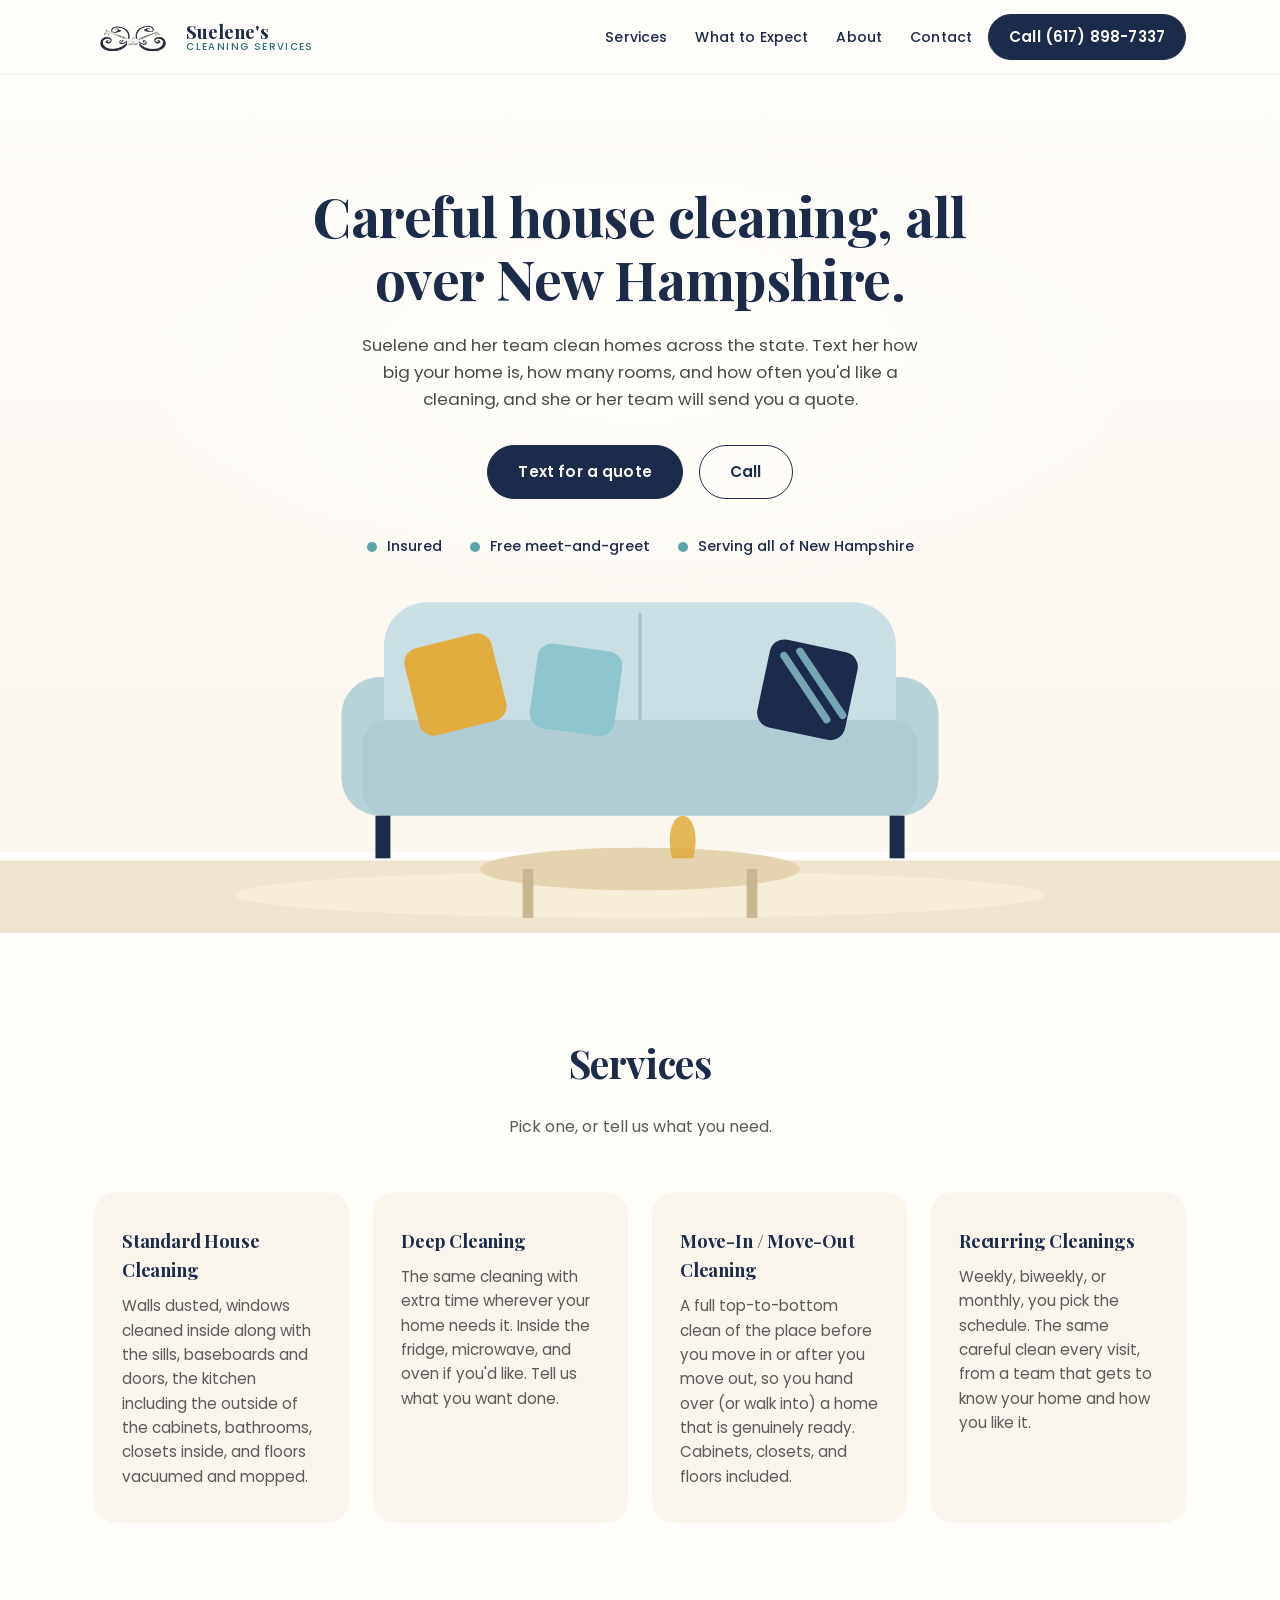
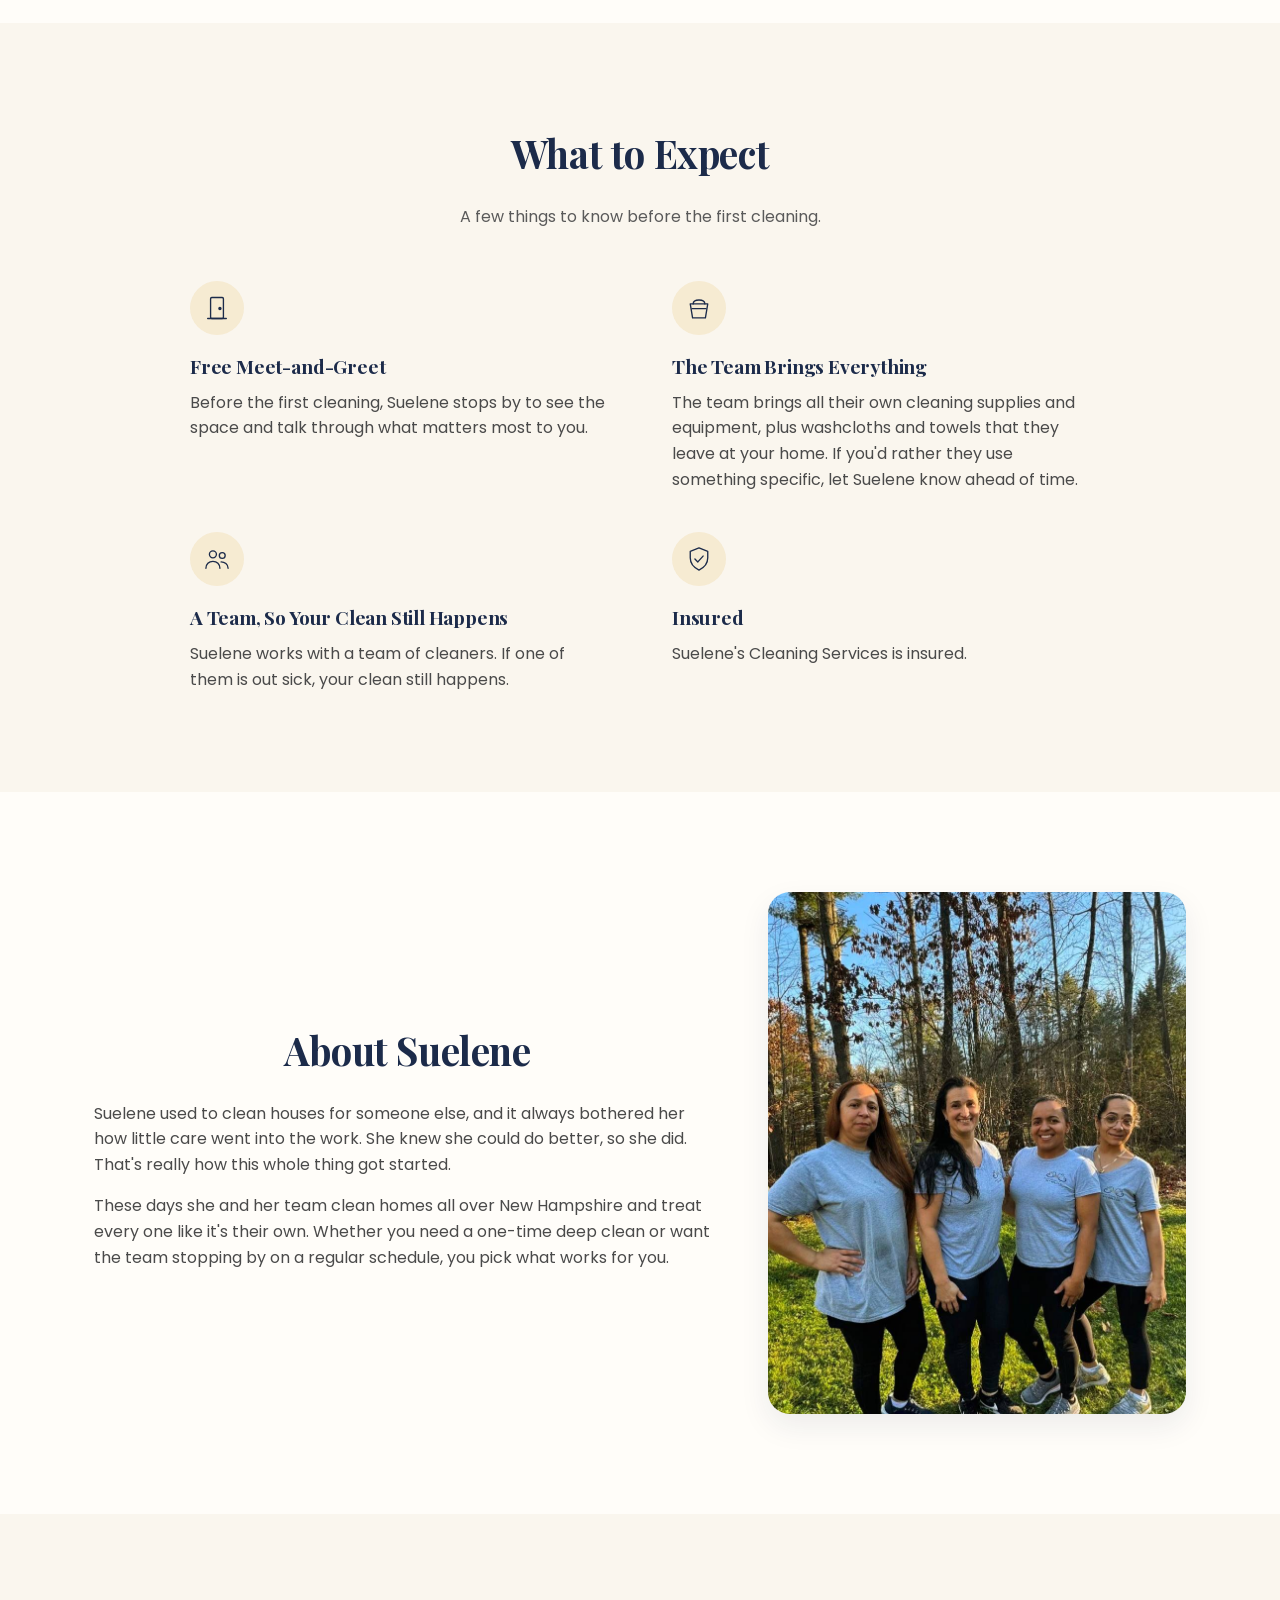
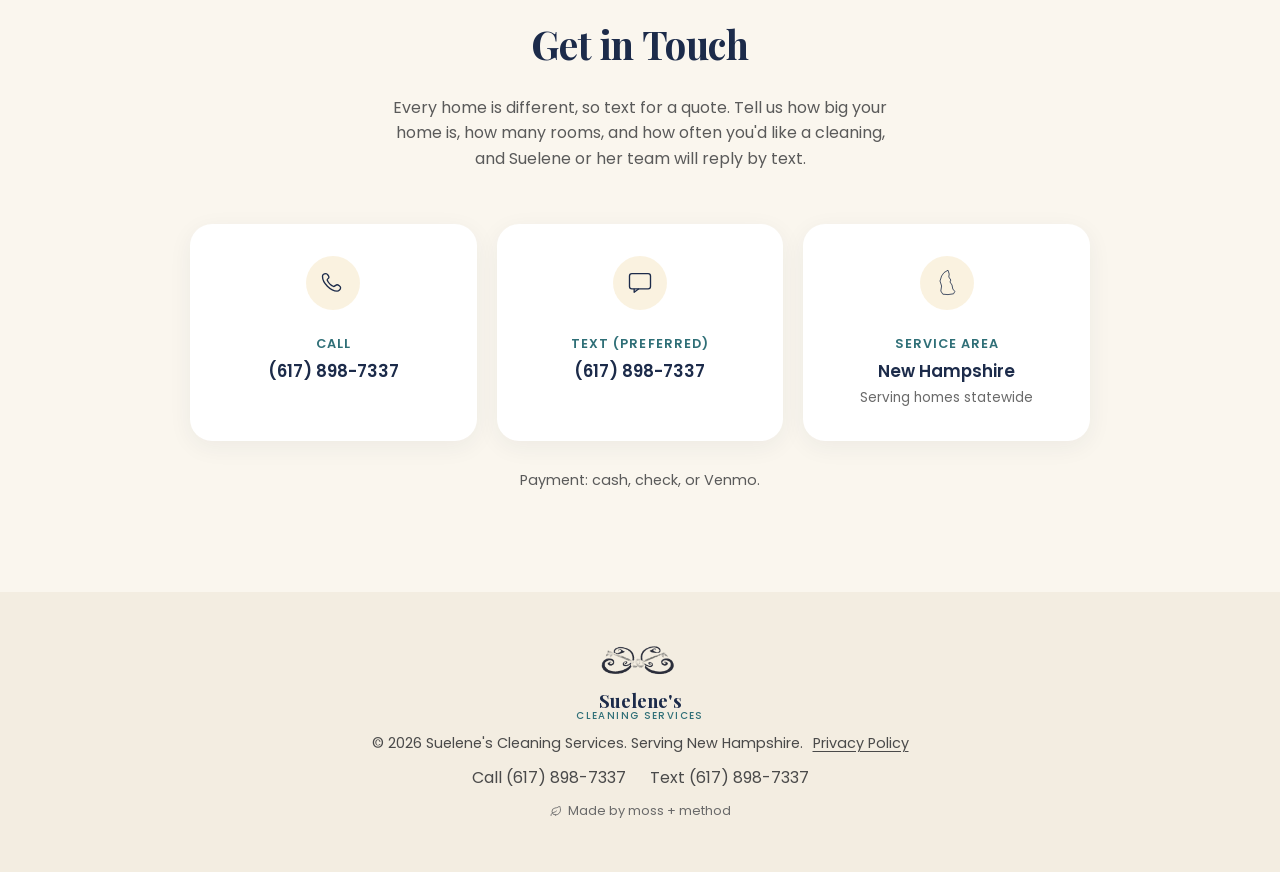
==== commit bacaedd7: "Technical review fixes: contrast, menu focus, reduced motion, 404 page, smaller team photo, retire v" ====
--- a/index.html
+++ b/index.html
@@ -102,7 +102,7 @@
 
     <a class="btn btn-primary header-cta" href="tel:+16178987337">Call (617) 898-7337</a>
 
-    <button class="nav-toggle" id="nav-toggle" aria-label="Toggle navigation menu" aria-expanded="false">
+    <button class="nav-toggle" id="nav-toggle" aria-label="Toggle navigation menu" aria-controls="main-nav" aria-expanded="false">
       <span></span><span></span><span></span>
     </button>
   </div>
@@ -197,7 +197,7 @@
         <p>These days she and her team clean homes all over New Hampshire and treat every one like it's their own. Whether you need a one-time deep clean or want the team stopping by on a regular schedule, you pick what works for you.</p>
       </div>
       <div class="about-photo">
-        <img src="images/team.jpg" alt="Four members of the cleaning team in matching gray shirts, standing on a lawn in front of trees" class="about-team-photo" width="843" height="1500" loading="lazy">
+        <img src="images/team.jpg" alt="Four members of the cleaning team in matching gray shirts, standing on a lawn in front of trees" class="about-team-photo" width="843" height="1054" loading="lazy">
       </div>
     </div>
   </section>
--- a/css/style.css
+++ b/css/style.css
@@ -51,6 +51,7 @@
   --cream-light: #faf7f0;
   --tan: #ddd2bd;
   --teal: #5fa3ab;
+  --teal-text: #2f6f77;
   --mustard: #e0ab3f;
   --gold-line: rgba(224, 171, 63, 0.45);
   --text: #2b2b2b;
@@ -173,7 +174,7 @@
   font-size: 0.62rem;
   letter-spacing: 0.14em;
   text-transform: uppercase;
-  color: var(--teal);
+  color: var(--teal-text);
 }
 
 .main-nav {
@@ -441,7 +442,7 @@
   font-size: 0.8rem;
   text-transform: uppercase;
   letter-spacing: 0.08em;
-  color: var(--teal);
+  color: var(--teal-text);
   font-weight: 600;
   margin-top: 4px;
 }
@@ -462,7 +463,7 @@
 
 .contact-note {
   font-size: 0.85rem;
-  color: #7a7a7a;
+  color: #6a6a6a;
   margin-top: 2px;
 }
 
@@ -479,7 +480,7 @@
 .footer-logo-img { width: 90px; height: auto; margin-bottom: 4px; }
 
 .footer-logo { color: var(--navy); }
-.footer-logo span { color: var(--teal); }
+.footer-logo span { color: var(--teal-text); }
 
 .footer-links { display: flex; gap: 24px; flex-wrap: wrap; justify-content: center; }
 .footer-links a:hover { color: var(--navy); text-decoration: underline; }
@@ -499,9 +500,6 @@
   transform: none;
 }
 
-@media (prefers-reduced-motion: reduce) {
-  .reveal { opacity: 1; transform: none; transition: none; }
-}
 
 /* Responsive */
 @media (max-width: 640px) {
@@ -525,9 +523,10 @@
     border-bottom: 1px solid var(--tan);
     max-height: 0;
     overflow: hidden;
-    transition: max-height 0.25s ease;
+    visibility: hidden;
+    transition: max-height 0.25s ease, visibility 0s linear 0.25s;
   }
-  .main-nav.open { max-height: 320px; }
+  .main-nav.open { max-height: 320px; visibility: visible; transition-delay: 0s; }
   .main-nav a {
     padding: 16px 24px;
     border-top: 1px solid var(--tan);
@@ -569,7 +568,7 @@
 }
 
 .made-by { margin-top: 6px; }
-.made-by a { display: inline-flex; align-items: center; gap: 6px; font-size: 0.8rem; color: #7a7a7a; }
+.made-by a { display: inline-flex; align-items: center; gap: 6px; font-size: 0.8rem; color: #6a6a6a; }
 .made-by a:hover { color: var(--navy); }
 
 /* Privacy page */
@@ -580,4 +579,12 @@
 .legal h2 { font-size: 1.3rem; text-align: left; padding-bottom: 0; margin: 1.8em 0 0.4em; }
 .legal p { text-align: left; color: #4a4a4a; }
 .legal a { color: var(--navy); text-decoration: underline; text-underline-offset: 3px; }
-.legal-date { margin-top: 2em; font-size: 0.9rem; color: #7a7a7a; }
+.legal-date { margin-top: 2em; font-size: 0.9rem; color: #6a6a6a; }
+
+/* Reduced motion (kept last so it overrides everything above) */
+@media (prefers-reduced-motion: reduce) {
+  html { scroll-behavior: auto; }
+  .reveal { opacity: 1; transform: none; transition: none; }
+  .btn, .card, .contact-card, .main-nav, .main-nav a::after { transition: none; }
+  .btn:hover, .card:hover, a.contact-card:hover { transform: none; }
+}
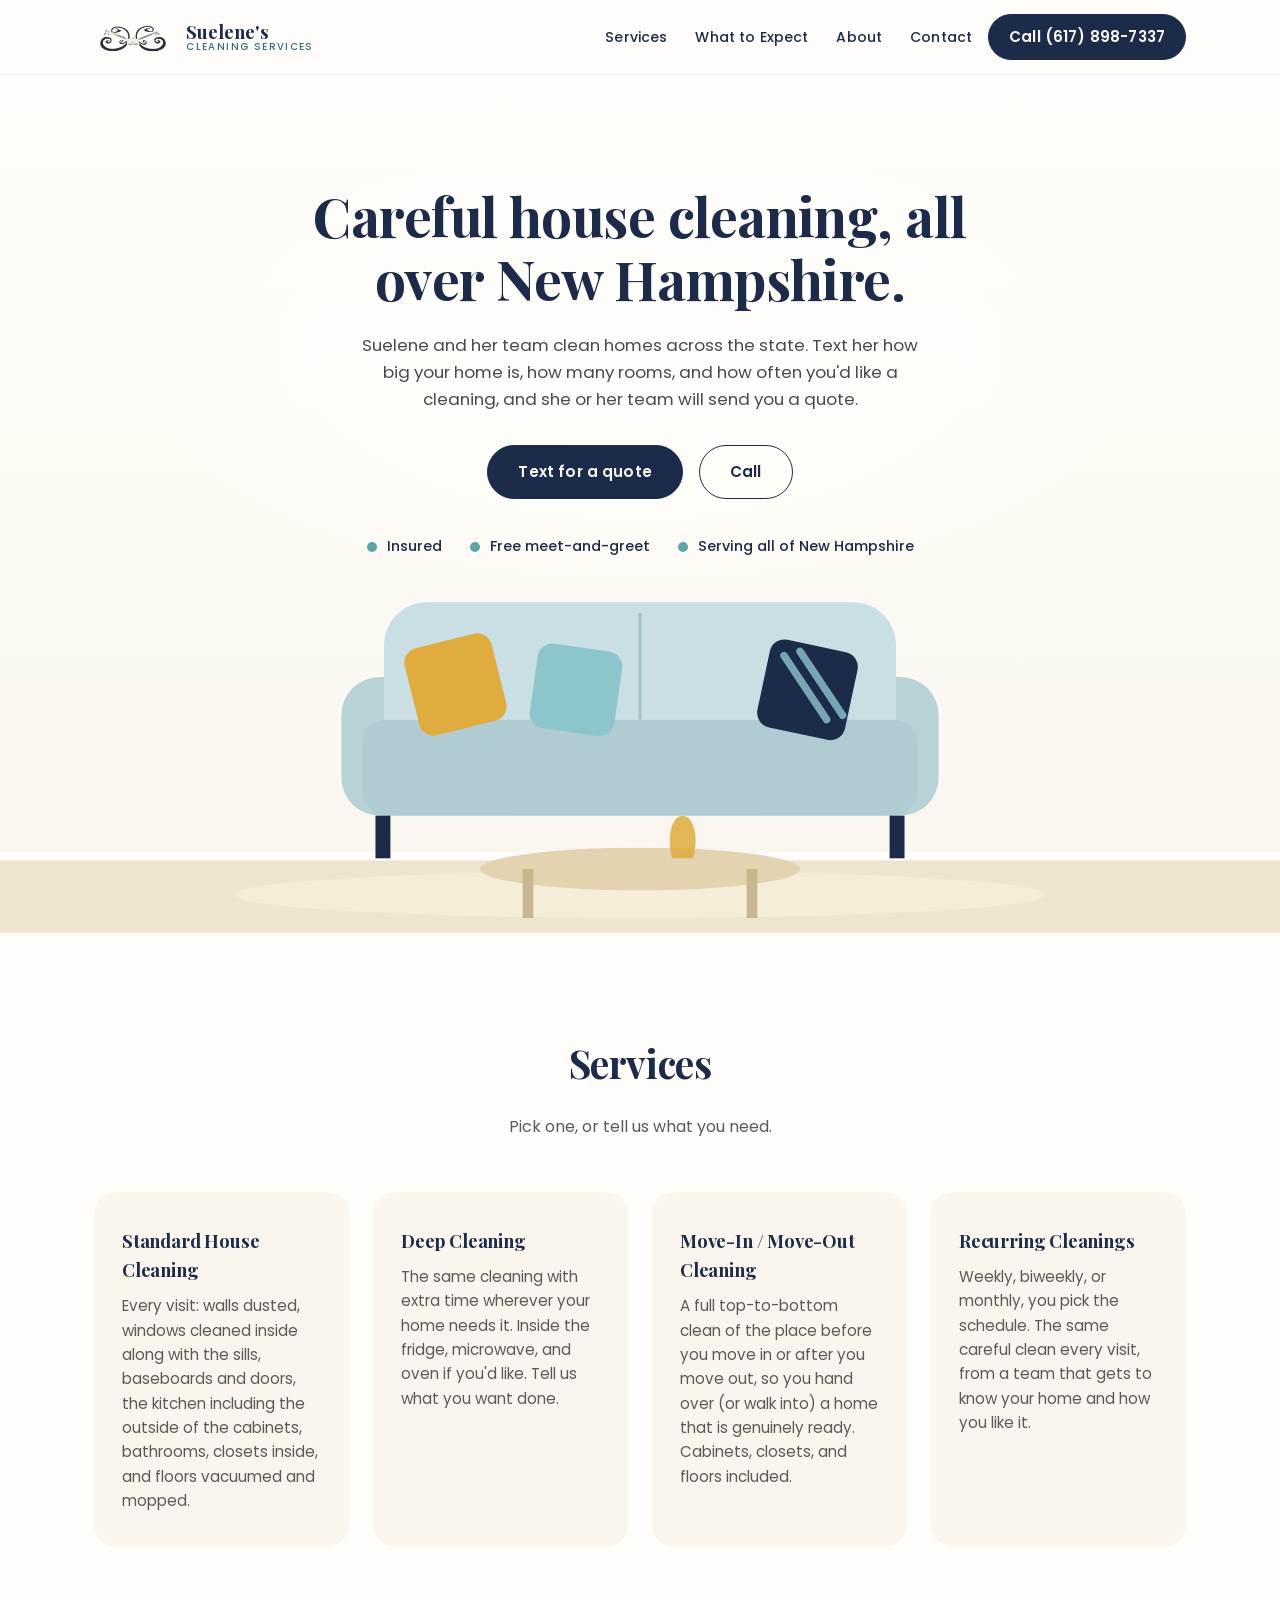
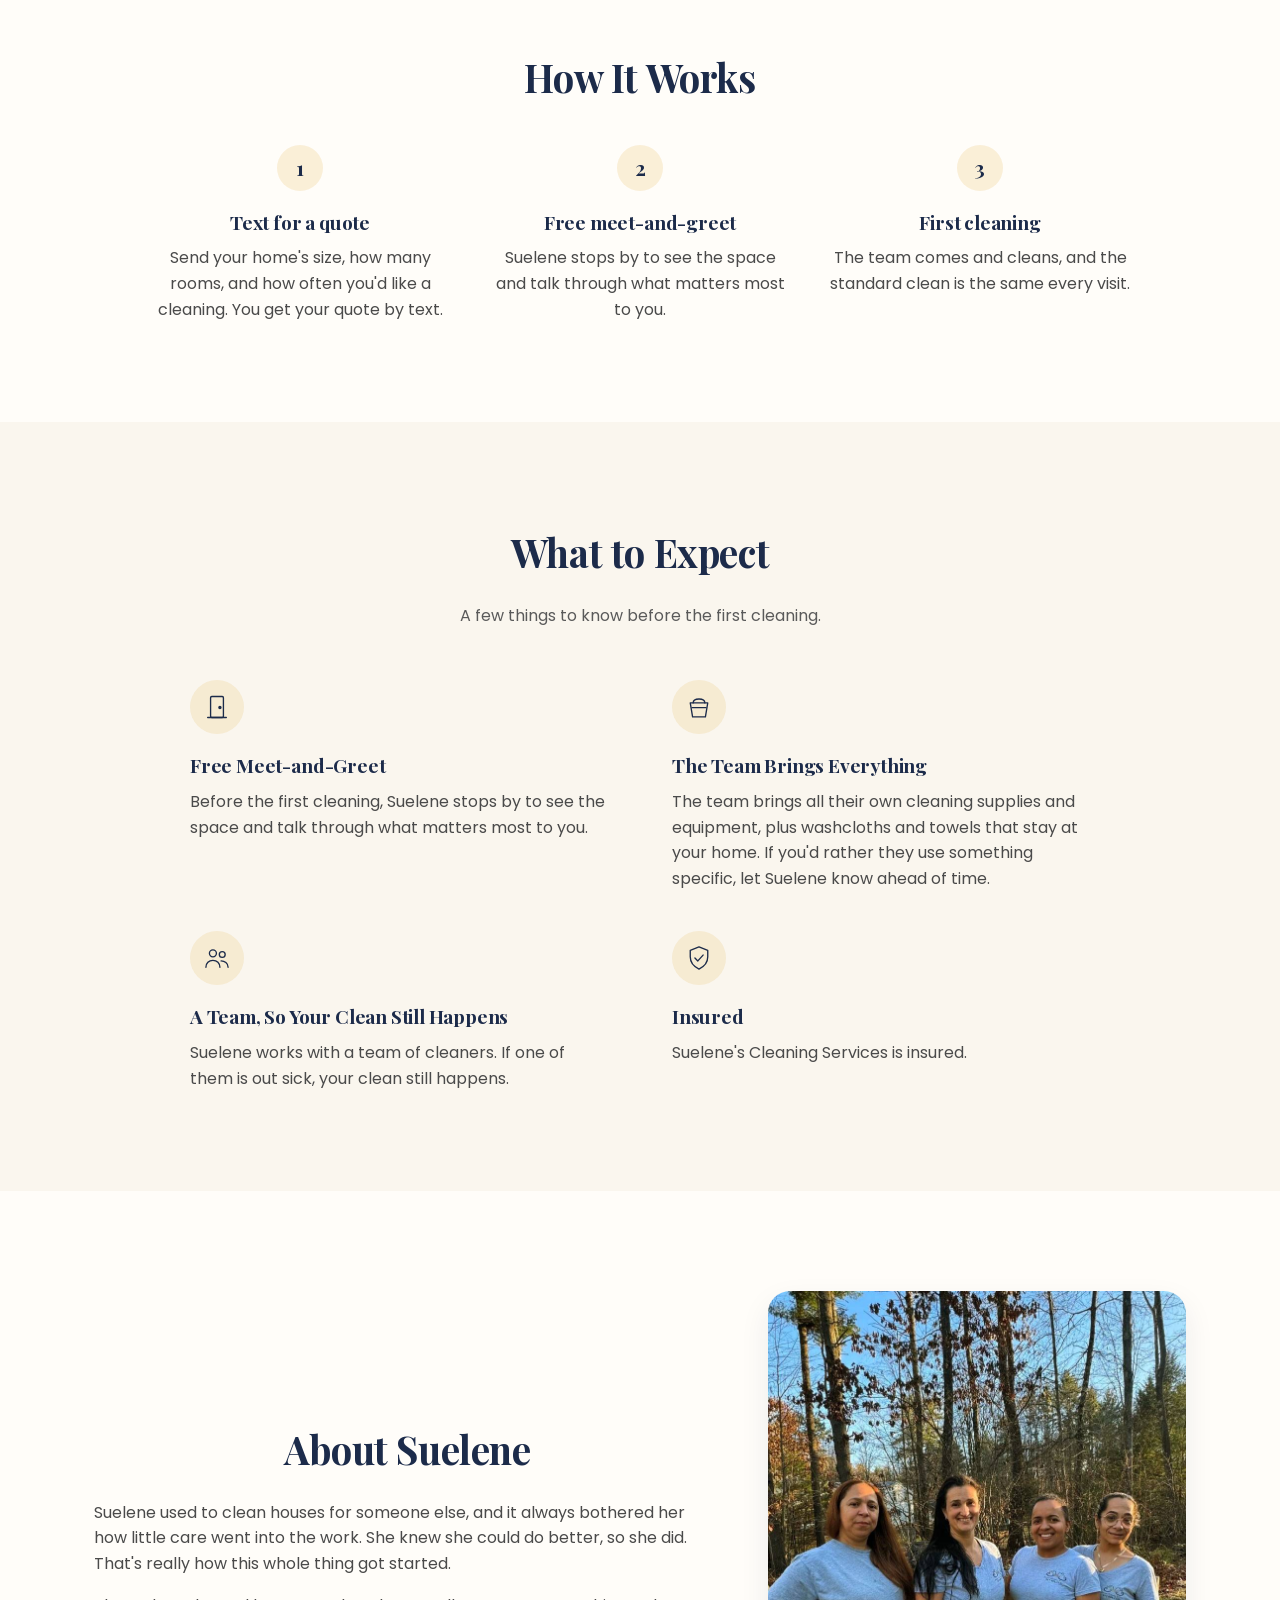
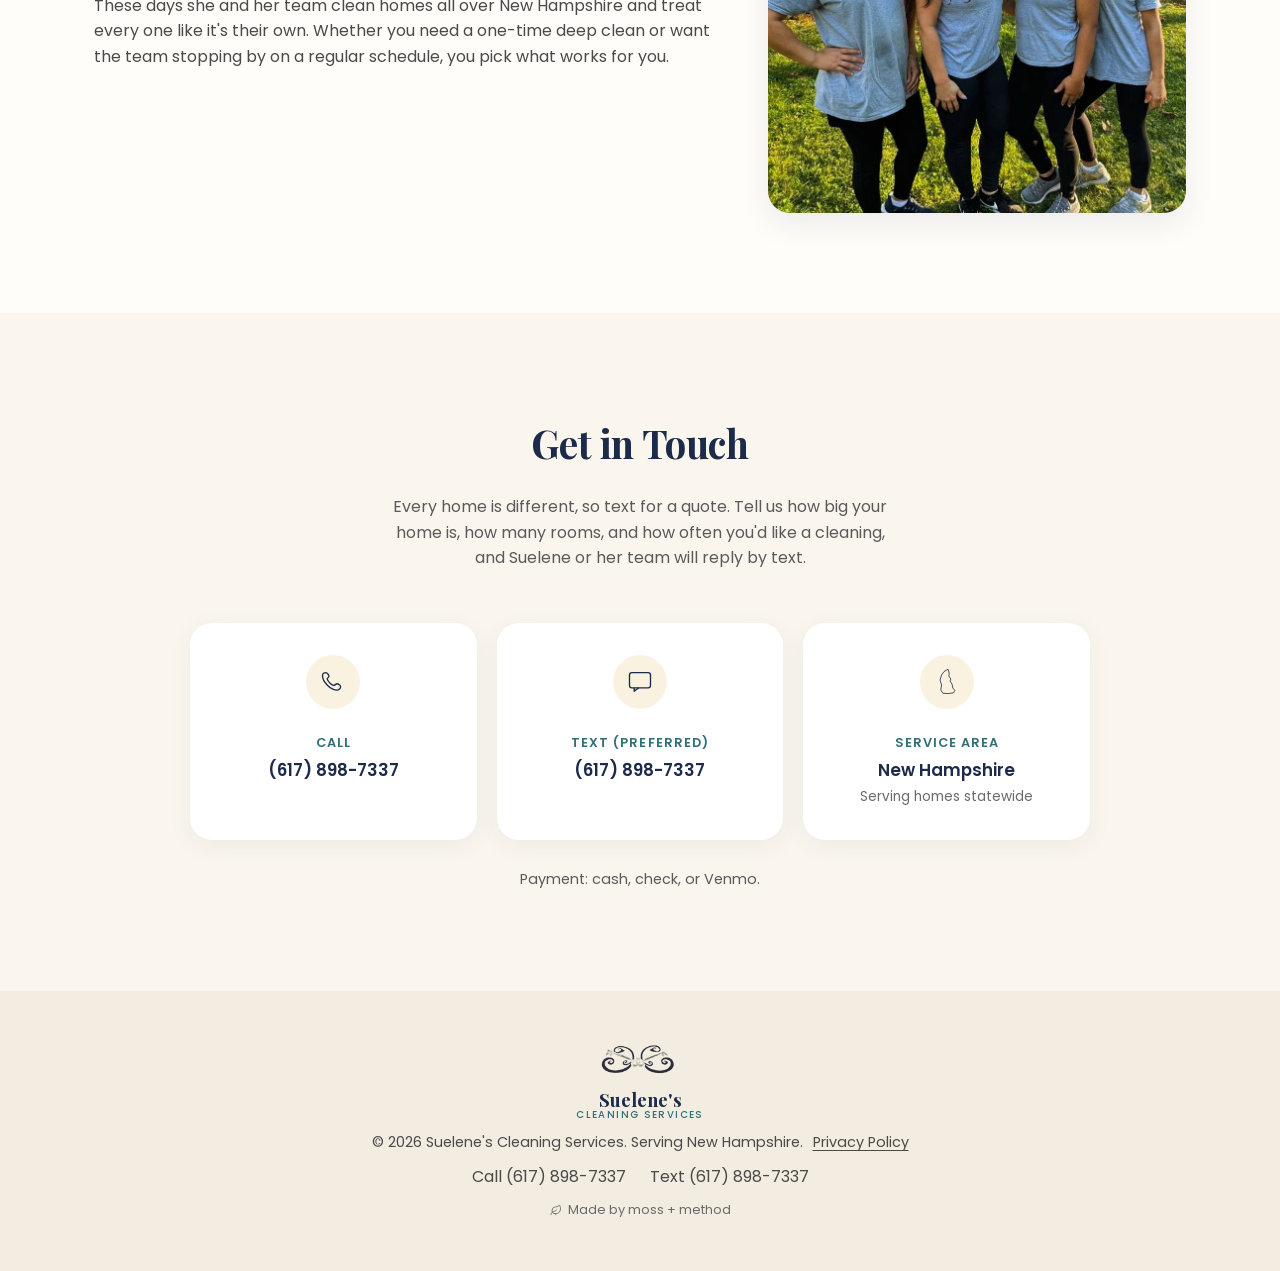
==== commit 73c6f94e: "Add How It Works steps; clarify every-visit standard clean and towels staying at home Co-Authored-By" ====
--- a/index.html
+++ b/index.html
@@ -135,7 +135,7 @@
       <div class="card-grid">
         <div class="card">
           <h3>Standard House Cleaning</h3>
-          <p>Walls dusted, windows cleaned inside along with the sills, baseboards and doors, the kitchen including the outside of the cabinets, bathrooms, closets inside, and floors vacuumed and mopped.</p>
+          <p>Every visit: walls dusted, windows cleaned inside along with the sills, baseboards and doors, the kitchen including the outside of the cabinets, bathrooms, closets inside, and floors vacuumed and mopped.</p>
         </div>
 
         <div class="card">
@@ -151,6 +151,29 @@
         <div class="card">
           <h3>Recurring Cleanings</h3>
           <p>Weekly, biweekly, or monthly, you pick the schedule. The same careful clean every visit, from a team that gets to know your home and how you like it.</p>
+        </div>
+      </div>
+    </div>
+  </section>
+
+  <section id="how" class="how">
+    <div class="container">
+      <h2>How It Works</h2>
+      <div class="how-list">
+        <div class="how-step">
+          <span class="how-num" aria-hidden="true">1</span>
+          <h3>Text for a quote</h3>
+          <p>Send your home's size, how many rooms, and how often you'd like a cleaning. You get your quote by text.</p>
+        </div>
+        <div class="how-step">
+          <span class="how-num" aria-hidden="true">2</span>
+          <h3>Free meet-and-greet</h3>
+          <p>Suelene stops by to see the space and talk through what matters most to you.</p>
+        </div>
+        <div class="how-step">
+          <span class="how-num" aria-hidden="true">3</span>
+          <h3>First cleaning</h3>
+          <p>The team comes and cleans, and the standard clean is the same every visit.</p>
         </div>
       </div>
     </div>
@@ -171,7 +194,7 @@
         <div class="plain-item">
           <div class="card-icon"><svg viewBox="0 0 48 48" width="28" height="28" fill="none" stroke="#1c2b4a" stroke-width="2.3" stroke-linecap="round" stroke-linejoin="round" aria-hidden="true"><path d="M9 17h30l-4 24H13z"/><path d="M14 17c0-9 20-9 20 0"/><path d="M12 25h24"/></svg></div>
           <h3>The Team Brings Everything</h3>
-          <p>The team brings all their own cleaning supplies and equipment, plus washcloths and towels that they leave at your home. If you'd rather they use something specific, let Suelene know ahead of time.</p>
+          <p>The team brings all their own cleaning supplies and equipment, plus washcloths and towels that stay at your home. If you'd rather they use something specific, let Suelene know ahead of time.</p>
         </div>
 
         <div class="plain-item">
--- a/css/style.css
+++ b/css/style.css
@@ -354,6 +354,41 @@
 
 .card h3 { font-size: 1.15rem; margin-bottom: 10px; }
 .card p { color: #5a5a5a; font-size: 0.95rem; margin: 0; }
+
+/* How it works */
+.how { padding-top: 0; }
+
+.how-list {
+  display: grid;
+  grid-template-columns: repeat(3, 1fr);
+  gap: 40px;
+  max-width: 980px;
+  margin: 0 auto;
+  margin-top: 36px;
+}
+
+.how-step { text-align: center; }
+.how-step h3 { font-size: 1.2rem; margin-bottom: 8px; }
+.how-step p { color: #4a4a4a; margin: 0 auto; max-width: 300px; }
+
+.how-num {
+  width: 46px;
+  height: 46px;
+  margin: 0 auto 16px;
+  border-radius: 50%;
+  background: rgba(224, 171, 63, 0.18);
+  color: var(--navy);
+  font-family: 'Playfair Display', serif;
+  font-weight: 700;
+  font-size: 1.25rem;
+  display: flex;
+  align-items: center;
+  justify-content: center;
+}
+
+@media (max-width: 760px) {
+  .how-list { grid-template-columns: 1fr; gap: 32px; }
+}
 
 /* What to expect */
 .expect { background: var(--soft); }
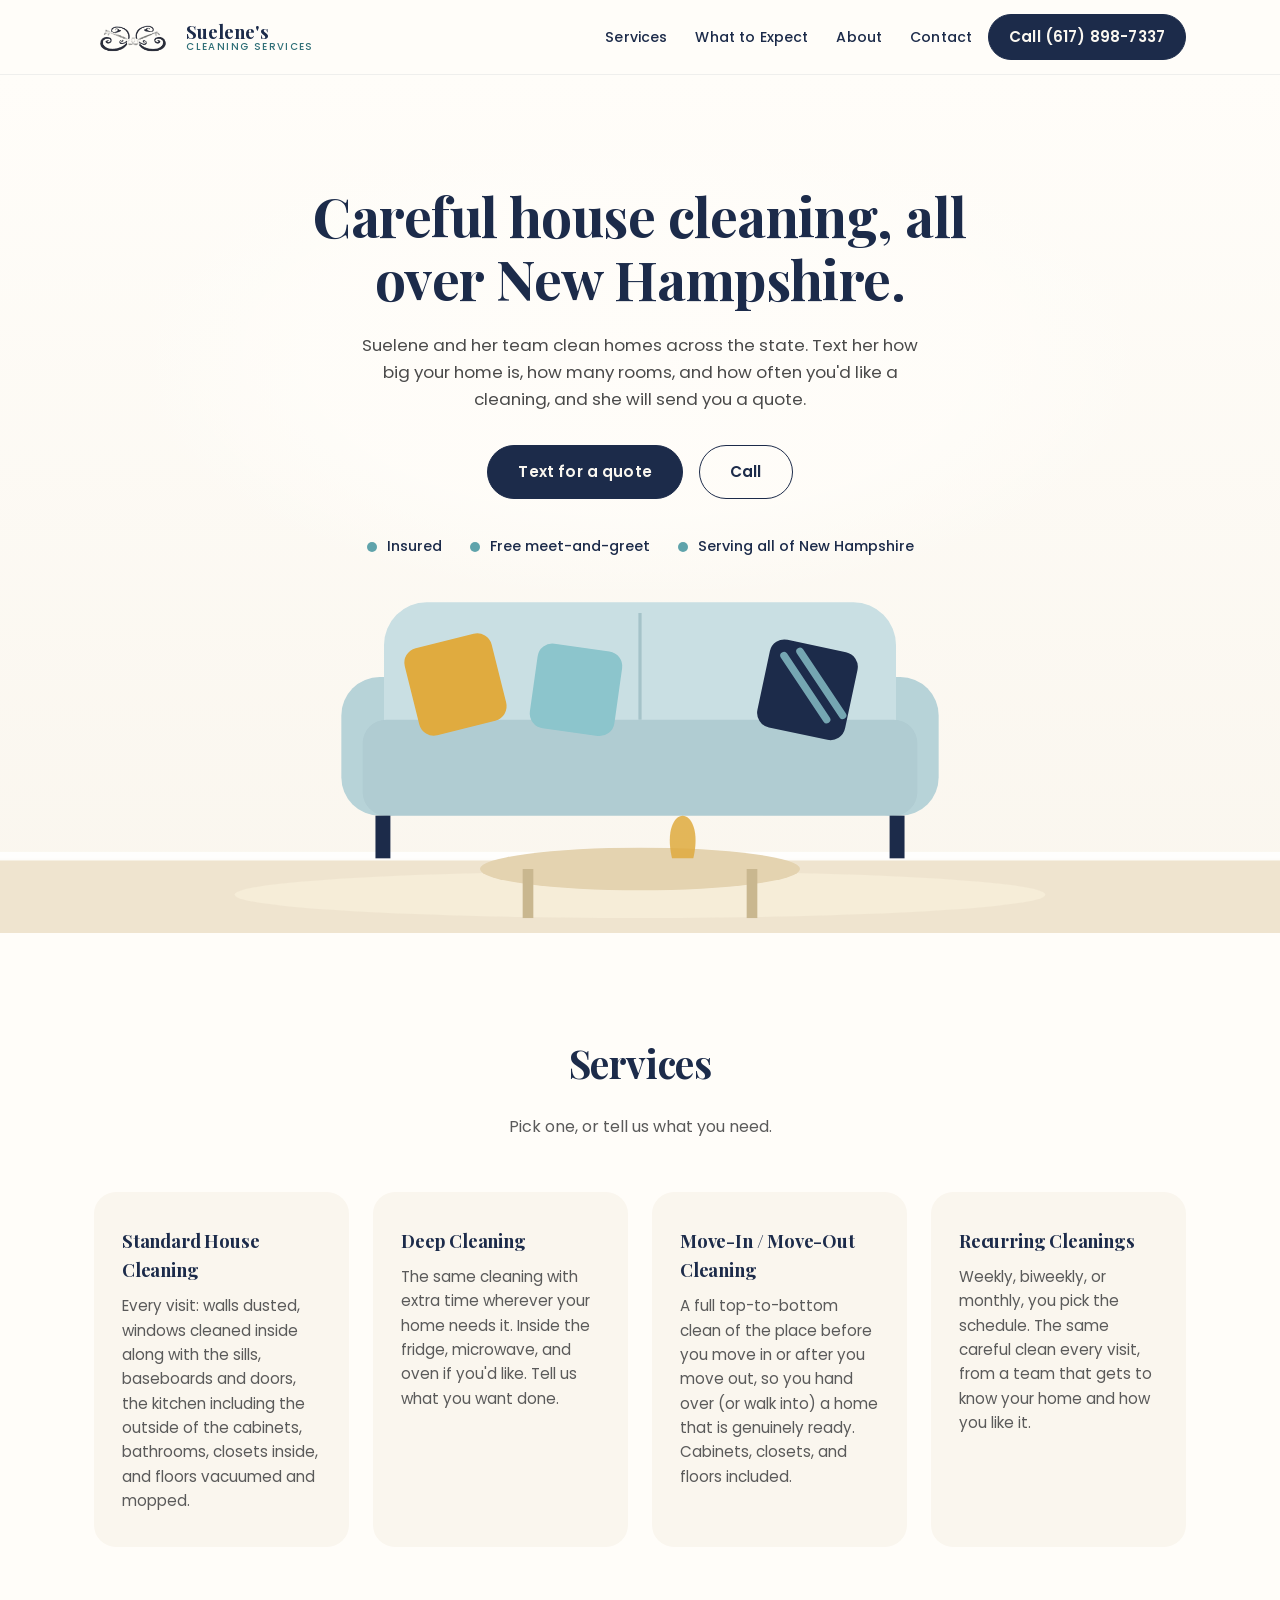
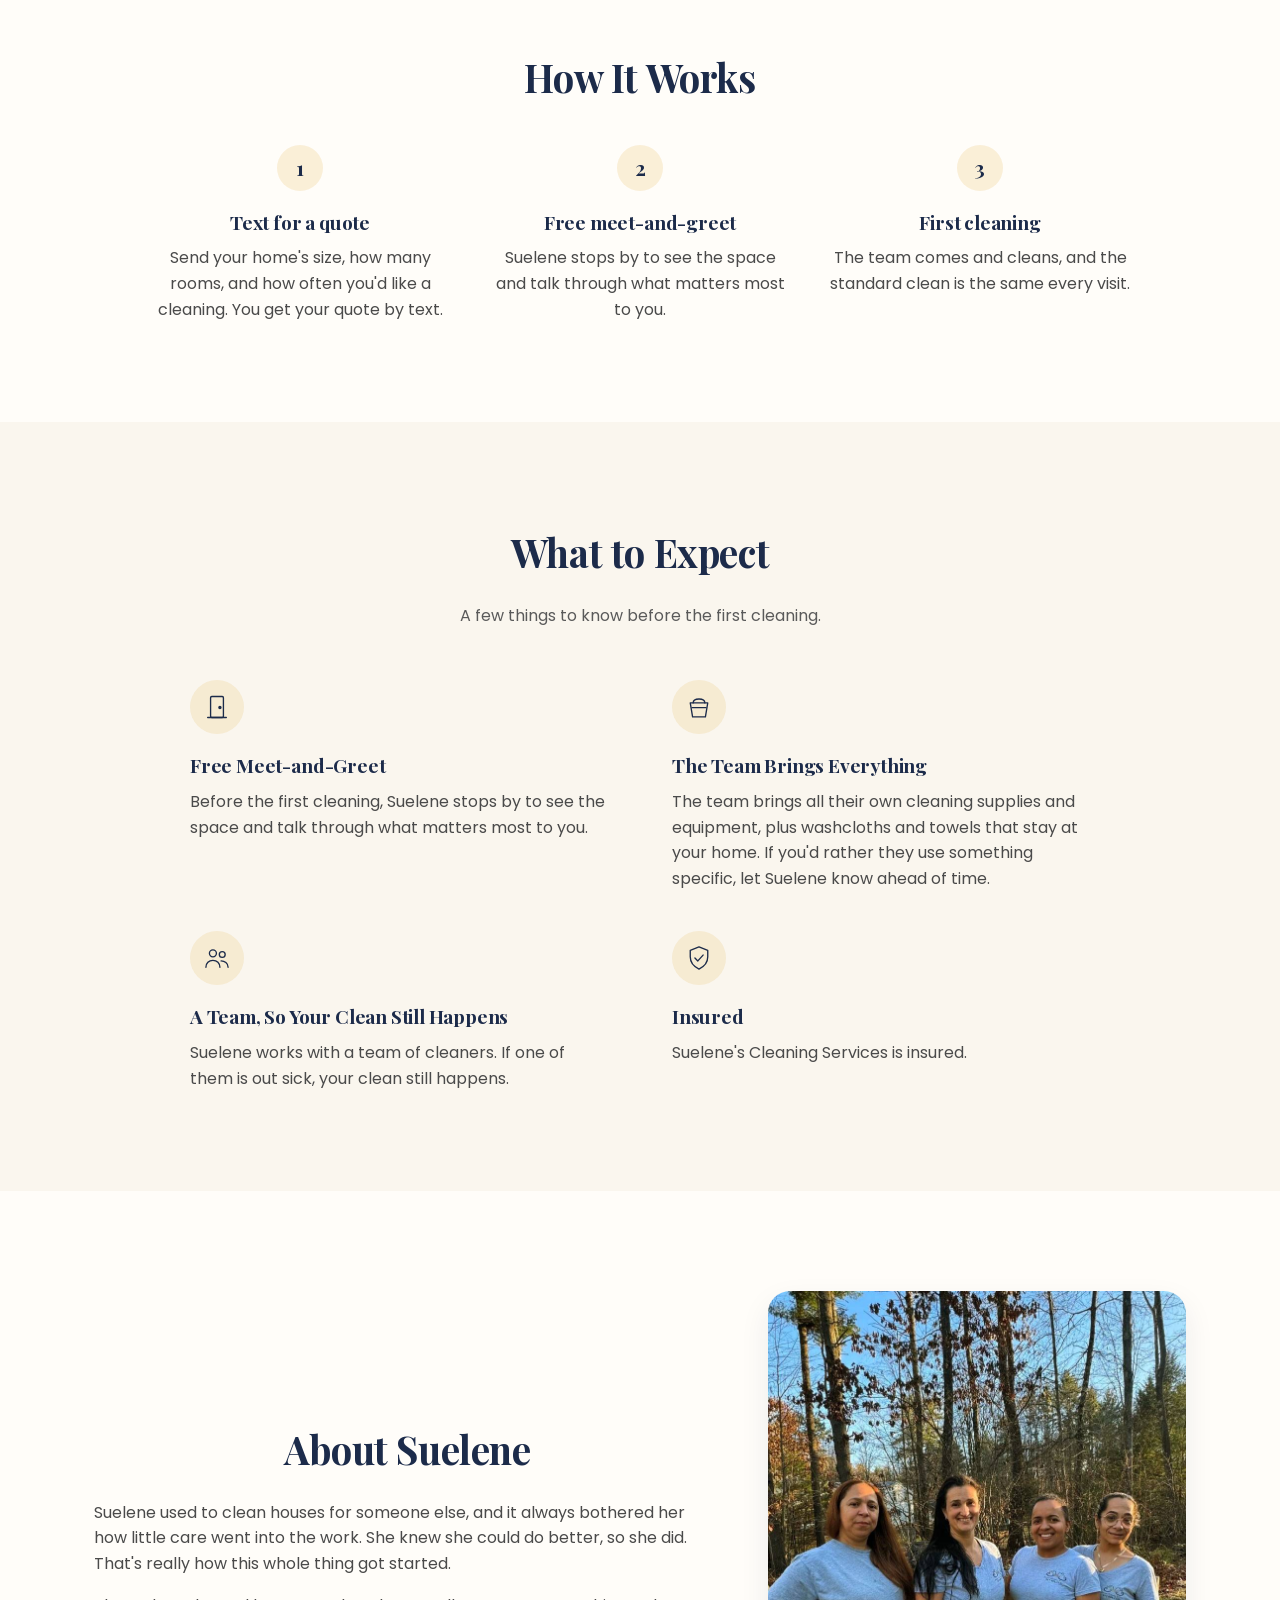
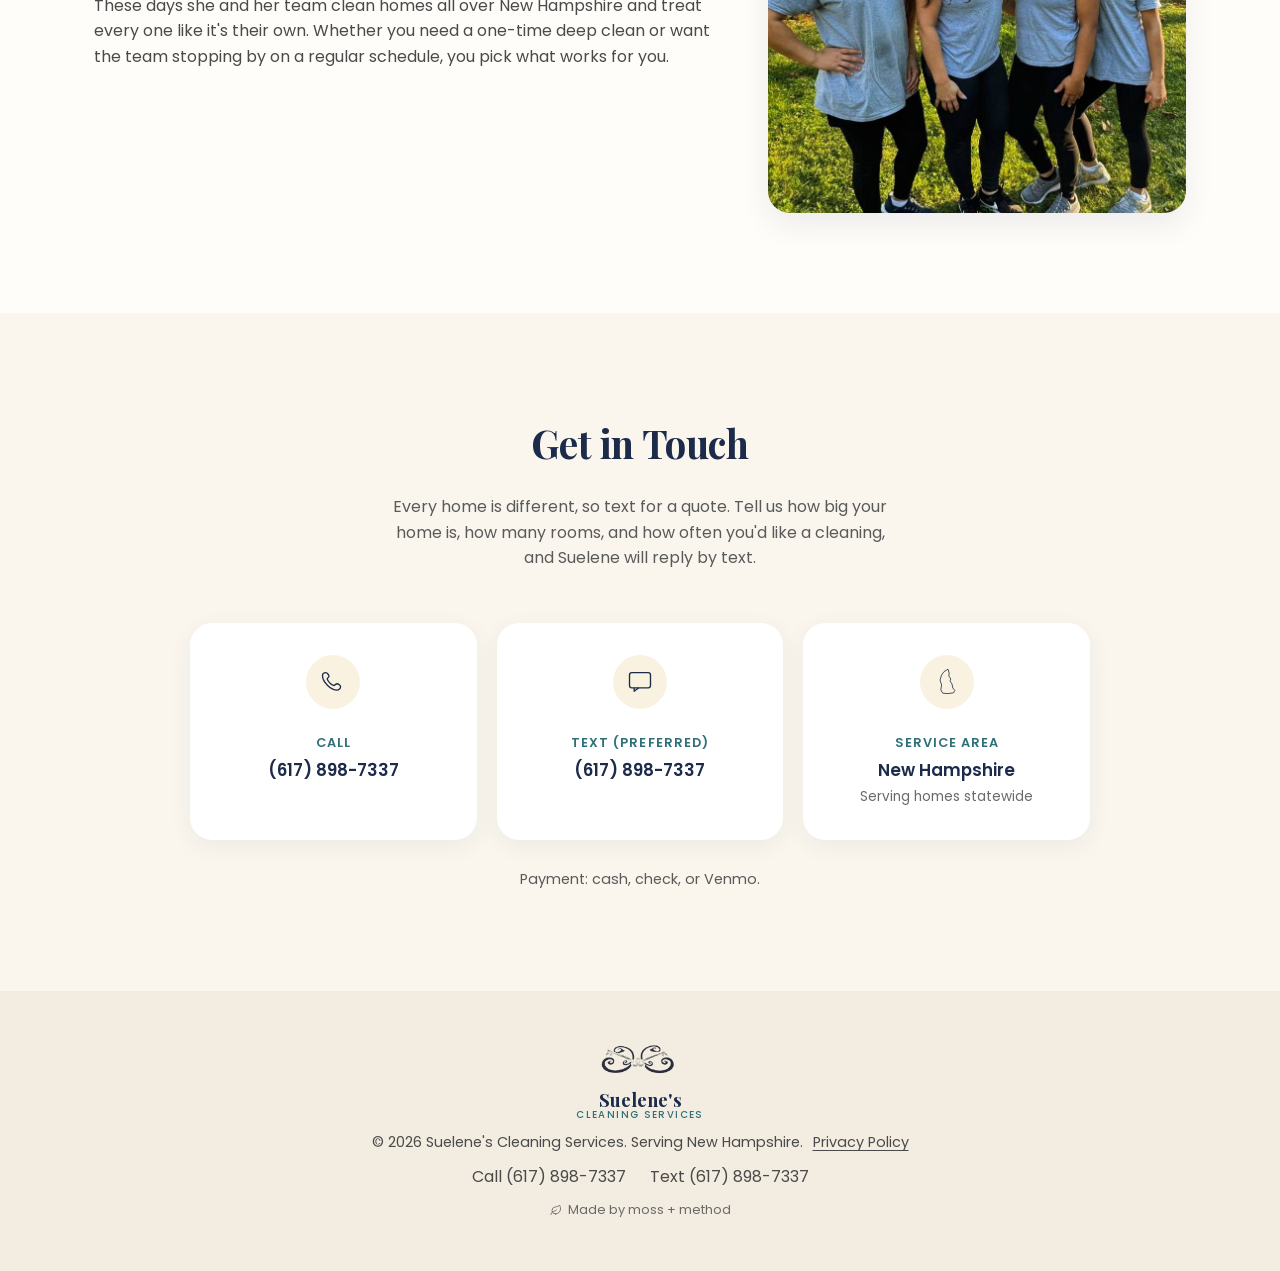
==== commit 73bbbaf4: "Texts and quotes come from Suelene herself Co-Authored-By: Claude Sonnet 5.5 <noreply@anthropic.com>" ====
--- a/index.html
+++ b/index.html
@@ -114,7 +114,7 @@
     <img src="images/hero-room.svg" alt="" class="hero-art" aria-hidden="true">
     <div class="container hero-inner">
       <h1>Careful house cleaning, all over New Hampshire.</h1>
-      <p class="hero-sub">Suelene and her team clean homes across the state. Text her how big your home is, how many rooms, and how often you'd like a cleaning, and she or her team will send you a quote.</p>
+      <p class="hero-sub">Suelene and her team clean homes across the state. Text her how big your home is, how many rooms, and how often you'd like a cleaning, and she will send you a quote.</p>
       <div class="hero-actions">
         <a class="btn btn-primary" href="sms:+16178987337">Text for a quote</a>
         <a class="btn btn-secondary" href="tel:+16178987337">Call</a>
@@ -239,7 +239,7 @@
   <section id="contact" class="contact">
     <div class="container contact-inner">
       <h2>Get in Touch</h2>
-      <p class="section-sub">Every home is different, so text for a quote. Tell us how big your home is, how many rooms, and how often you'd like a cleaning, and Suelene or her team will reply by text.</p>
+      <p class="section-sub">Every home is different, so text for a quote. Tell us how big your home is, how many rooms, and how often you'd like a cleaning, and Suelene will reply by text.</p>
 
       <div class="contact-cards">
         <a class="contact-card" href="tel:+16178987337">
